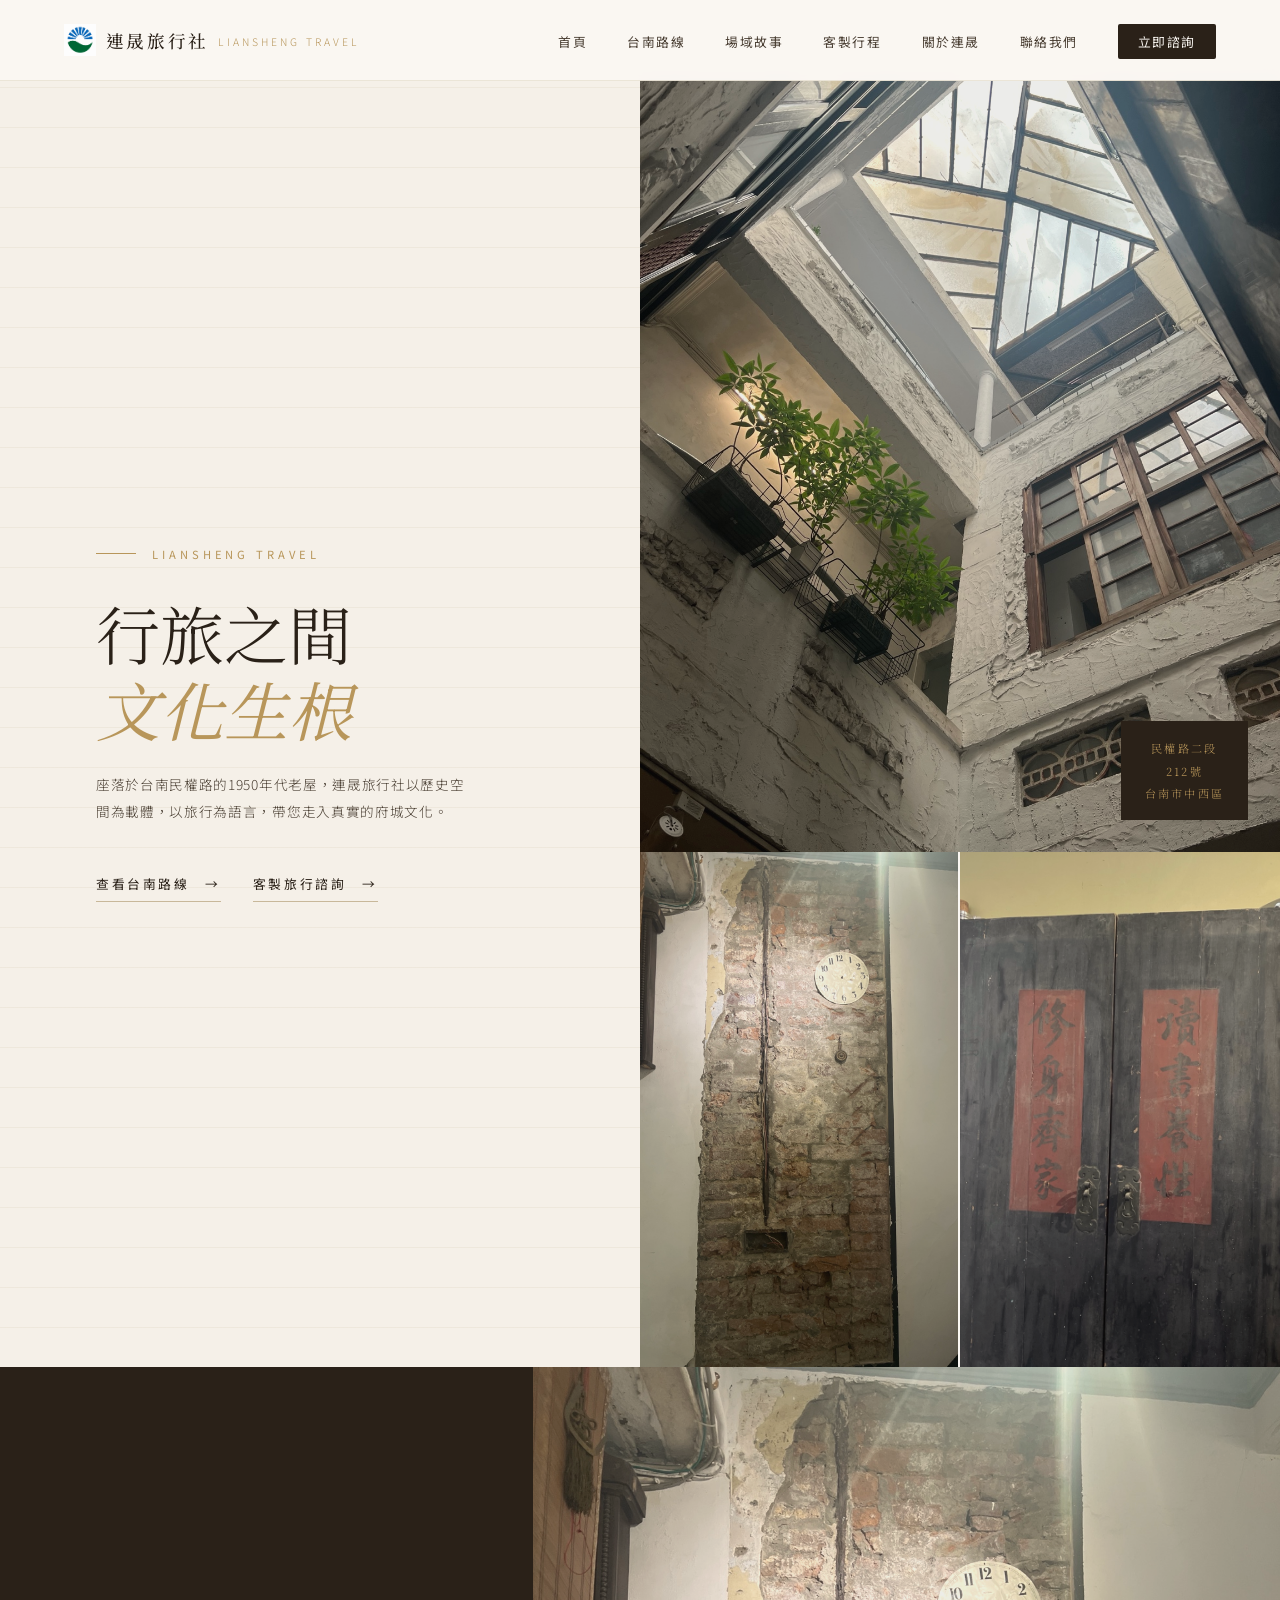
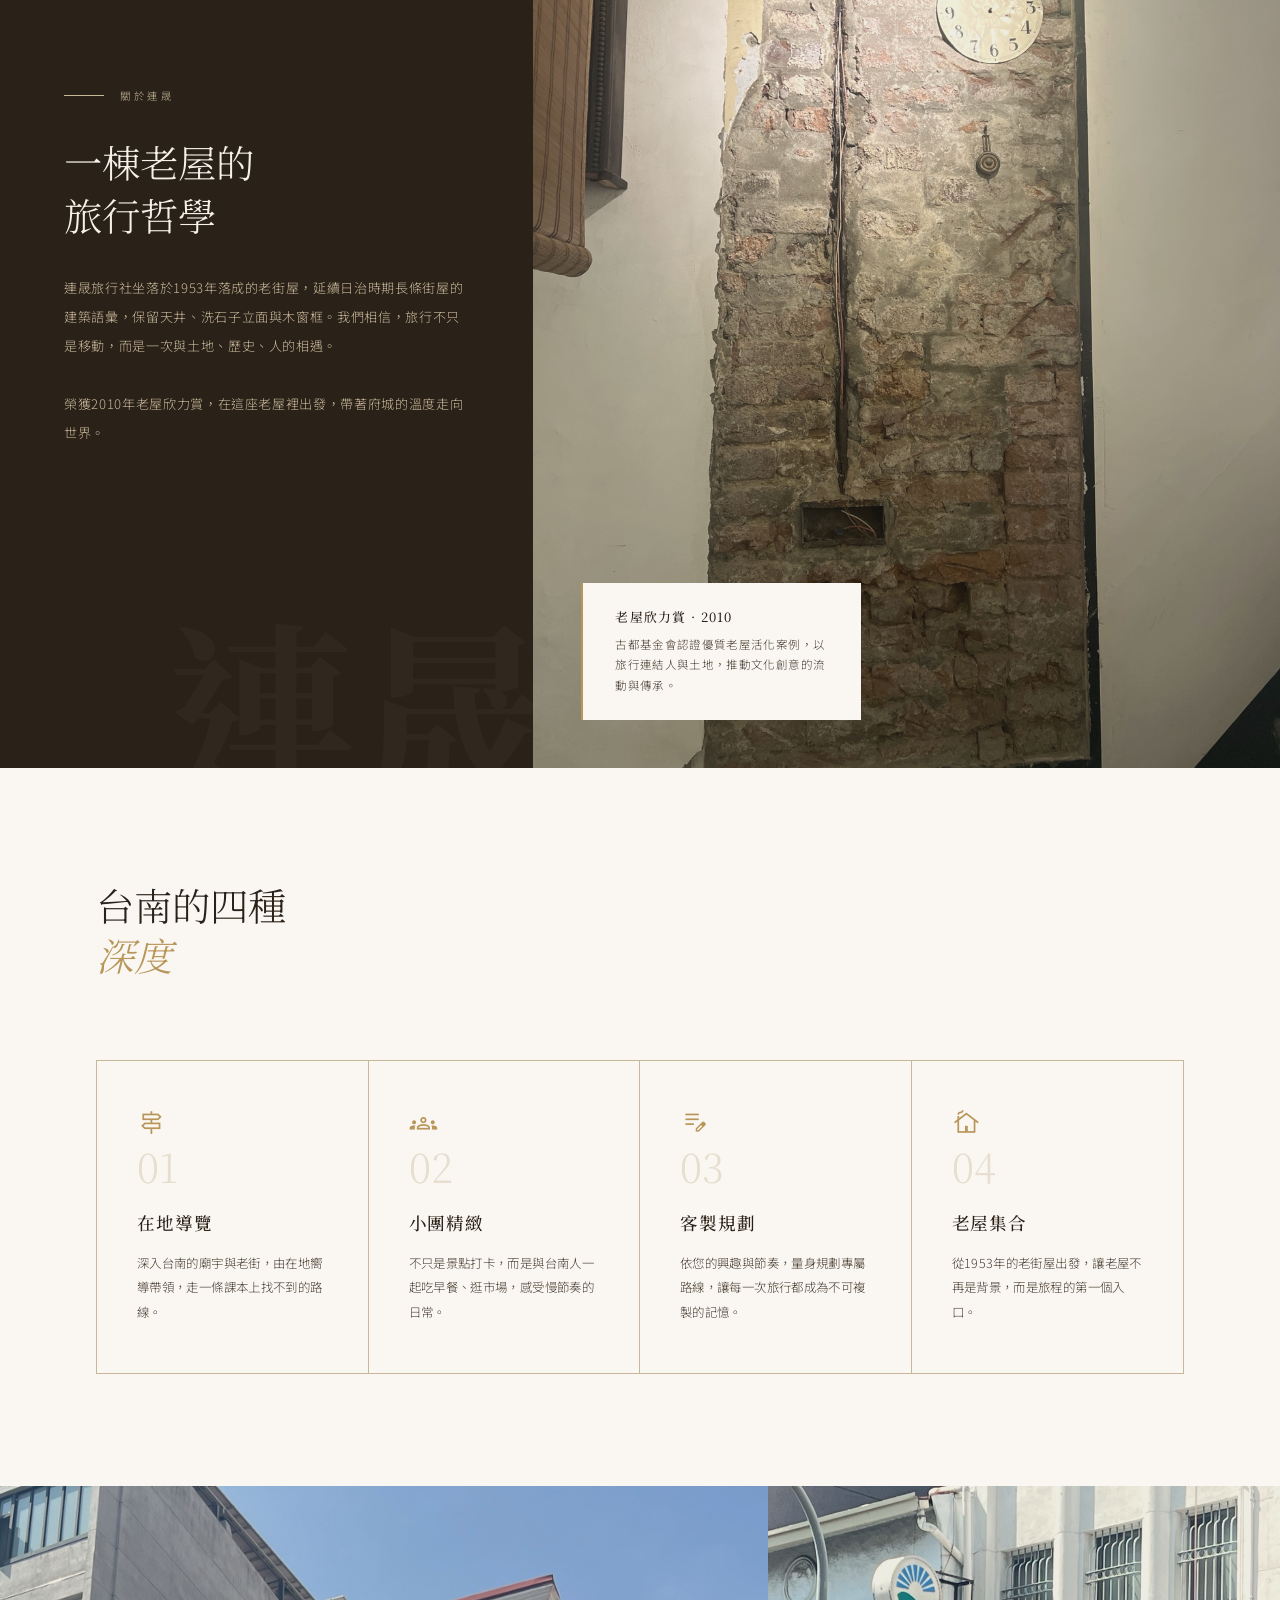
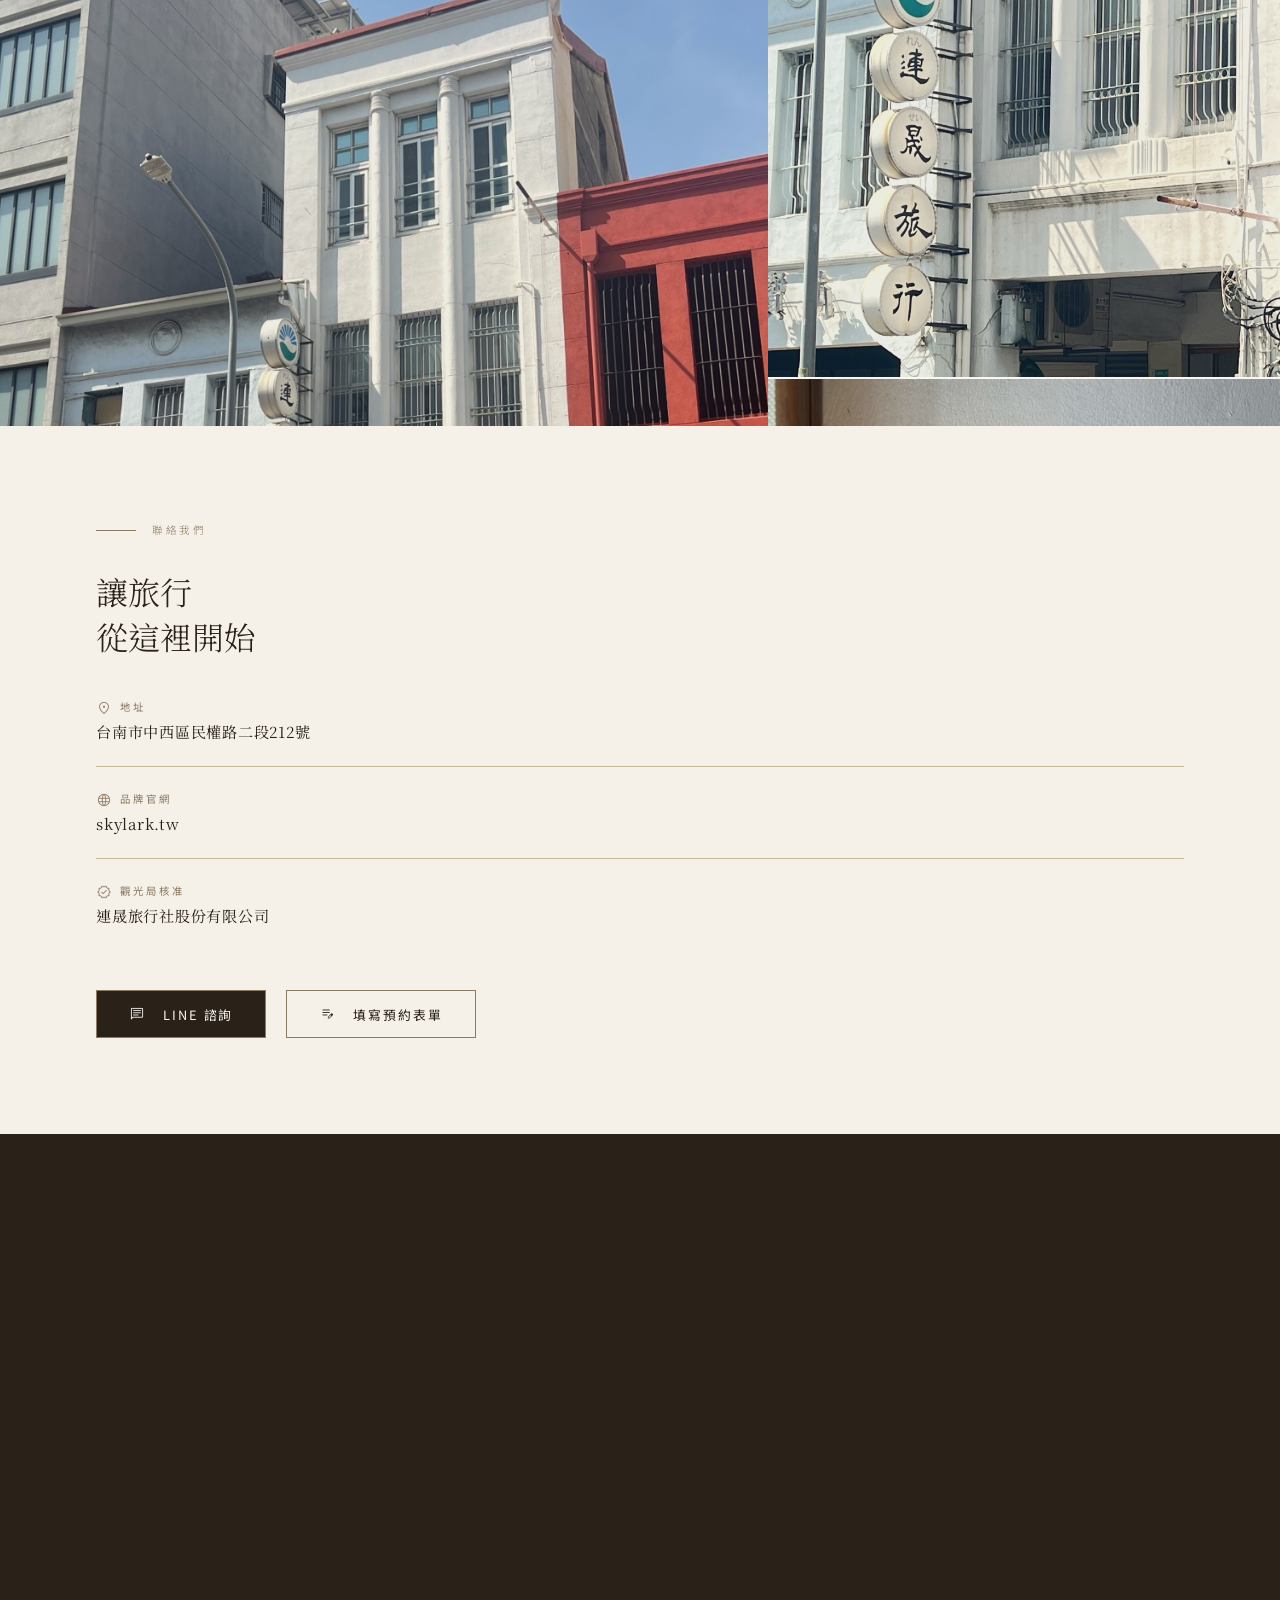
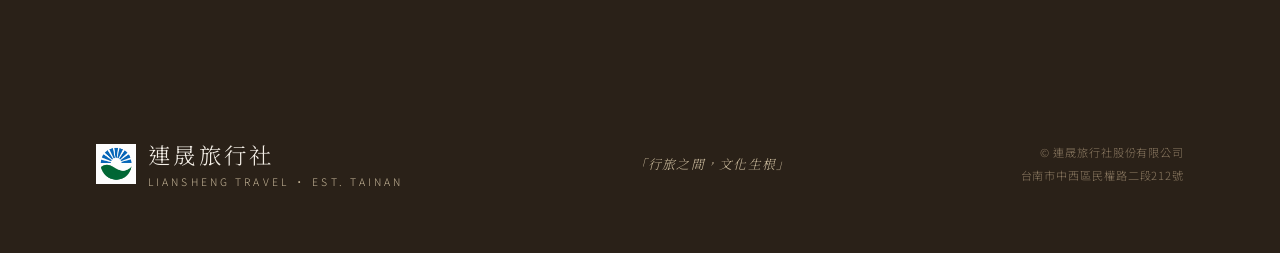
==== index.html @ aa9bfd42 "網頁內容 新增內容" ====
<!DOCTYPE html>
<html lang="zh-TW">
<head>
<meta charset="UTF-8">
<meta name="viewport" content="width=device-width, initial-scale=1.0">
<title>連晟旅行社 | 行旅之間，文化生根</title>
<link rel="preconnect" href="https://fonts.googleapis.com">
<link href="https://fonts.googleapis.com/css2?family=Noto+Serif+TC:wght@300;400;500;700&family=Noto+Sans+TC:wght@300;400;500&family=Playfair+Display:ital,wght@0,400;0,700;1,400&display=swap" rel="stylesheet">
<link rel="stylesheet" href="assets/css/styles.css">
<link rel="icon" type="image/x-icon" href="assets/images/favicon_io/favicon.ico">
<link rel="icon" type="image/png" sizes="32x32" href="assets/images/favicon_io/favicon-32x32.png">
<link rel="icon" type="image/png" sizes="16x16" href="assets/images/favicon_io/favicon-16x16.png">
<link rel="apple-touch-icon" href="assets/images/favicon_io/apple-touch-icon.png">
<link rel="manifest" href="assets/images/favicon_io/site.webmanifest">
<meta name="description" content="連晟旅行社位於台南中西區民權路212號老屋，提供在地導覽、老屋散策、廟宇巡禮、美食慢旅與客製府城行程規劃。">
<meta name="keywords" content="台南旅行社,連晟旅行社,府城深度旅遊,台南老屋欣力,台南客製行程,府城導覽">
<meta property="og:title" content="連晟旅行社 | 行旅之間，文化生根">
<meta property="og:description" content="座落於台南民權路老街屋，連晟旅行社以歷史空間為載體，帶您走入真實的府城文化。">
<meta property="og:type" content="website">
<meta property="og:locale" content="zh_TW">
<meta name="format-detection" content="telephone=yes">
<script type="application/ld+json">{"@context":"https://schema.org","@type":"Organization","name":"連晟旅行社股份有限公司","alternateName":"連晟旅行社","url":"https://skylark.tw","logo":"https://skylark.tw/assets/images/logo300x300.png","address":{"@type":"PostalAddress","streetAddress":"民權路2段212號2樓","addressLocality":"台南市中西區","postalCode":"700","addressCountry":"TW"},"telephone":"+886-6-2221727","faxNumber":"+886-6-2232450","taxID":"86585869","description":"連晟旅行社位於台南中西區民權路老街屋，提供在地導覽、老屋散策與客製府城行程。"}</script>
</head>
<body>

<!-- NAV -->
<nav class="nav">
  <a href="#" class="nav-logo">
    <img src="assets/images/logo300x300.png" alt="" class="nav-logo-icon">
    連晟旅行社
    <span>LIANSHENG TRAVEL</span>
  </a>
  <button class="burger" aria-label="選單" aria-expanded="false">
    <span></span>
    <span></span>
    <span></span>
  </button>
  <ul class="nav-links">
    <li><a href="index.html">首頁</a></li>
    <li><a href="routes.html">台南路線</a></li>
    <li><a href="space-story.html">場域故事</a></li>
    <li><a href="custom-trip.html">客製行程</a></li>
    <li><a href="about.html">關於連晟</a></li>
    <li><a href="contact.html">聯絡我們</a></li>
    <li><a href="custom-trip.html#form" class="nav-cta">立即諮詢</a></li>
  </ul>
</nav>

<!-- HERO -->
<section class="hero">
  <div class="hero-left">
    <div class="hero-eyebrow">LIANSHENG TRAVEL</div>
    <h1 class="hero-title">
      行旅之間<br>
      <em>文化生根</em>
    </h1>
    <p class="hero-sub">
      座落於台南民權路的1950年代老屋，連晟旅行社以歷史空間為載體，以旅行為語言，帶您走入真實的府城文化。
    </p>
    <div class="hero-actions">
      <a href="routes.html" class="hero-cta">查看台南路線</a>
      <a href="custom-trip.html" class="hero-cta">客製旅行諮詢</a>
    </div>
  </div>
  <div class="hero-right">
    <div class="hero-img-grid">
      <div class="hero-img-top">
        <img src="assets/images/home/atrium.jpg" alt="連晟旅行社天井空間"
             onerror="this.style.background='#C8B89A'; this.style.display='block'; this.style.height='100%';">
        <div class="hero-year-badge">
          民權路二段<br>212號<br>台南市中西區
        </div>
      </div>
      <div class="hero-img-bottom">
        <div class="hero-img-small">
          <img src="assets/images/home/brick-clock.jpg" alt="紅磚牆與老時鐘"
               onerror="this.style.background='#8C7A62'; this.style.height='100%';">
        </div>
        <div class="hero-img-small">
          <img src="assets/images/home/cabinet.jpg" alt="老木櫃與書法對聯"
               onerror="this.style.background='#4A3F33'; this.style.height='100%';">
        </div>
      </div>
    </div>
  </div>
</section>

<!-- ABOUT -->
<section class="section-about animate" id="about">
  <div class="about-left">
    <div class="section-label">關於連晟</div>
    <h2 class="about-heading">
      一棟老屋的<br>旅行哲學
    </h2>
    <p class="about-text">
連晟旅行社坐落於1953年落成的老街屋，延續日治時期長條街屋的建築語彙，保留天井、洗石子立面與木窗框。我們相信，旅行不只是移動，而是一次與土地、歷史、人的相遇。
      <br><br>
      榮獲2010年老屋欣力賞，在這座老屋裡出發，帶著府城的溫度走向世界。
    </p>
  </div>
  <div class="about-right">
<img src="assets/images/home/calligraphy.jpg" alt="顏振發手繪「臺南府城文化」書法牆"
          onerror="this.style.background='#C8B89A';">
    <div class="about-overlay">
      <div class="about-overlay-title">老屋欣力賞 · 2010</div>
      <div class="about-overlay-text">
        古都基金會認證優質老屋活化案例，以旅行連結人與土地，推動文化創意的流動與傳承。
      </div>
    </div>
  </div>
</section>

<!-- FEATURES -->
<section class="section-features animate" id="features">
  <div class="features-header">
    <h2 class="features-title">
      台南的四種<br>
      <em>深度</em>
    </h2>
  </div>
  <div class="features-grid">
    <a href="routes.html" class="feature-item animate d1">
      <div class="feature-num"><span class="icon icon-gold" style="font-size:1.8rem;display:block;margin-bottom:0.5rem">signpost</span>01</div>
      <div class="feature-name">在地導覽</div>
      <p class="feature-desc">深入台南的廟宇與老街，由在地嚮導帶領，走一條課本上找不到的路線。</p>
    </a>
    <a href="custom-trip.html" class="feature-item animate d2">
      <div class="feature-num"><span class="icon icon-gold" style="font-size:1.8rem;display:block;margin-bottom:0.5rem">groups</span>02</div>
      <div class="feature-name">小團精緻</div>
      <p class="feature-desc">不只是景點打卡，而是與台南人一起吃早餐、逛市場，感受慢節奏的日常。</p>
    </a>
    <a href="custom-trip.html#form" class="feature-item animate d3">
      <div class="feature-num"><span class="icon icon-gold" style="font-size:1.8rem;display:block;margin-bottom:0.5rem">edit_note</span>03</div>
      <div class="feature-name">客製規劃</div>
      <p class="feature-desc">依您的興趣與節奏，量身規劃專屬路線，讓每一次旅行都成為不可複製的記憶。</p>
    </a>
    <a href="space-story.html" class="feature-item animate d4">
      <div class="feature-num"><span class="icon icon-gold" style="font-size:1.8rem;display:block;margin-bottom:0.5rem">cottage</span>04</div>
      <div class="feature-name">老屋集合</div>
      <p class="feature-desc">從1953年的老街屋出發，讓老屋不再是背景，而是旅程的第一個入口。</p>
    </a>
  </div>
</section>

<!-- GALLERY -->
<section class="section-gallery animate" id="space">
  <div class="gallery-main">
    <img src="assets/images/home/exterior.jpg" alt="連晟老屋外觀街景"
         onerror="this.style.background='#C8B89A';">
  </div>
  <div class="gallery-side">
    <div class="gallery-side-img">
      <img src="assets/images/home/sign-close.jpg" alt="連晟旅行社招牌近照"
           onerror="this.style.background='#8C7A62';">
    </div>
    <div class="gallery-side-img">
      <img src="assets/images/home/tile-pillar.jpg" alt="綠色馬賽克磁磚柱"
           onerror="this.style.background='#4A3F33';">
    </div>
  </div>
</section>

<!-- CONTACT -->
<section class="section-contact animate" id="contact">
  <div class="contact-info">
    <div class="section-label">聯絡我們</div>
    <h2 class="contact-heading">
      讓旅行<br>從這裡開始
    </h2>
    <div class="contact-details">
      <div class="contact-row">
        <span class="contact-label"><span class="icon icon-sm" style="margin-right:0.3rem">location_on</span>地址</span>
        <span class="contact-value">台南市中西區民權路二段212號</span>
      </div>
      <div class="contact-row">
        <span class="contact-label"><span class="icon icon-sm" style="margin-right:0.3rem">language</span>品牌官網</span>
        <span class="contact-value">skylark.tw</span>
      </div>
      <div class="contact-row">
        <span class="contact-label"><span class="icon icon-sm" style="margin-right:0.3rem">verified</span>觀光局核准</span>
        <span class="contact-value">連晟旅行社股份有限公司</span>
      </div>
    </div>
    <div class="contact-actions">
      <a href="#" class="contact-btn"><span class="icon icon-sm" style="margin-right:0.4rem">chat</span>LINE 諮詢</a>
      <a href="custom-trip.html#form" class="contact-btn outline"><span class="icon icon-sm" style="margin-right:0.4rem">edit_note</span>填寫預約表單</a>
    </div>
  </div>
  <div class="contact-map">
    <iframe
      src="https://www.google.com/maps/embed?pb=!1m18!1m12!1m3!1d3666.78!2d120.2007!3d22.9998!2m3!1f0!2f0!3f0!3m2!1i1024!2i768!4f13.1!3m3!1m2!1s0x346e770e1a0d1f27%3A0x7b4e3a6d2e3d1a2b!2z5rCo5paw6LevMjEy6Jmf!5e0!3m2!1szh-TW!2stw!4v1620000000000!5m2!1szh-TW!2stw"
      allowfullscreen=""
      loading="lazy">
    </iframe>
  </div>
</section>

<!-- FOOTER -->
<footer class="animate">
  <div class="footer-logo">
    <img src="assets/images/logo300x300.png" alt="" class="footer-logo-icon">
    <div>
      連晟旅行社
      <span>LIANSHENG TRAVEL · EST. TAINAN</span>
    </div>
  </div>
  <div class="footer-tagline">
    「行旅之間，文化生根」
  </div>
  <div class="footer-copy">
    © 連晟旅行社股份有限公司<br>
    台南市中西區民權路二段212號
  </div>
</footer>

<script src="assets/js/script.js"></script>
</body>
</html>
---- assets/css/styles.css ----
@import url("https://fonts.googleapis.com/css2?family=Material+Symbols+Outlined:opsz,wght,FILL,GRAD@20..48,100..700,0..1,-50..200");
  *, *::before, *::after { box-sizing: border-box; margin: 0; padding: 0; }

  :root {
    --cream: #F5F0E8;
    --warm-white: #FAF7F2;
    --stone: #C8B89A;
    --stone-dark: #8C7A62;
    --ink: #2A2118;
    --ink-light: #4A3F33;
    --marble-dark: #1C1C1C;
    --gold: #B8965A;
    --gold-light: #D4B07A;
    --bamboo: #7A8C5A;
    --rust: #8C4A2A;
    --font-serif: 'Noto Serif TC', 'Playfair Display', serif;
    --font-sans: 'Noto Sans TC', sans-serif;
  }

  html { scroll-behavior: smooth; }

  body {
    background-color: var(--warm-white);
    color: var(--ink);
    font-family: var(--font-sans);
    font-weight: 300;
    overflow-x: hidden;
  }

  /* ── NAV ── */
  nav {
    position: fixed;
    top: 0; left: 0; right: 0;
    z-index: 100;
    display: flex;
    align-items: center;
    justify-content: space-between;
    padding: 1.5rem 4rem;
    background: rgba(250, 247, 242, 0.92);
    backdrop-filter: blur(8px);
    border-bottom: 0.5px solid rgba(200, 184, 154, 0.3);
  }

  .nav-logo {
    font-family: var(--font-serif);
    font-weight: 500;
    font-size: 1.1rem;
    letter-spacing: 0.15em;
    color: var(--ink);
    text-decoration: none;
    display: flex;
    align-items: center;
    gap: 0.6rem;
  }

  .nav-logo-icon {
    width: 32px;
    height: 32px;
    object-fit: contain;
    flex-shrink: 0;
  }

  .nav-logo span {
    color: var(--gold);
    display: block;
    font-size: 0.65rem;
    font-weight: 300;
    letter-spacing: 0.3em;
    margin-top: 2px;
    font-family: var(--font-sans);
  }

  .nav-links {
    display: flex;
    gap: 2.5rem;
    list-style: none;
  }

  .nav-links a {
    text-decoration: none;
    color: var(--ink-light);
    font-size: 0.8rem;
    letter-spacing: 0.12em;
    font-weight: 400;
    transition: color 0.3s;
  }

  .nav-links a:hover { color: var(--gold); }
  .nav-links a.active { color: var(--gold); border-bottom: 0.5px solid var(--gold); }

  .nav-cta {
    background: var(--ink);
    color: var(--warm-white) !important;
    padding: 0.5rem 1.25rem;
    border-radius: 2px;
    transition: background 0.3s;
    font-weight: 400;
  }

  .nav-cta:hover {
    background: var(--ink-light) !important;
    color: var(--warm-white) !important;
  }

  .burger {
    display: none;
    background: none;
    border: none;
    cursor: pointer;
    padding: 0.4rem;
    z-index: 101;
  }

  /* ── HERO ── */
  .hero {
    min-height: 100vh;
    display: grid;
    grid-template-columns: 1fr 1fr;
    position: relative;
    padding-top: 80px;
  }

  .hero-left {
    background-color: var(--cream);
    display: flex;
    flex-direction: column;
    justify-content: center;
    padding: 6rem 5rem 6rem 6rem;
    position: relative;
    overflow: hidden;
  }

  .hero-left::before {
    content: '';
    position: absolute;
    top: 0; left: 0; right: 0; bottom: 0;
    background-image: repeating-linear-gradient(
      0deg,
      transparent,
      transparent 39px,
      rgba(200, 184, 154, 0.15) 39px,
      rgba(200, 184, 154, 0.15) 40px
    );
  }

  .hero-eyebrow {
    font-size: 0.7rem;
    letter-spacing: 0.35em;
    color: var(--gold);
    font-weight: 400;
    text-transform: uppercase;
    margin-bottom: 2rem;
    position: relative;
    display: flex;
    align-items: center;
    gap: 1rem;
  }

  .hero-eyebrow::before {
    content: '';
    display: inline-block;
    width: 40px;
    height: 0.5px;
    background: var(--gold);
  }

  .hero-title {
    font-family: var(--font-serif);
    font-size: clamp(2.8rem, 5vw, 4.5rem);
    font-weight: 300;
    line-height: 1.2;
    color: var(--ink);
    position: relative;
    margin-bottom: 1.5rem;
  }

  .hero-title em {
    font-style: italic;
    color: var(--gold);
    font-weight: 400;
  }

  .hero-sub {
    font-size: 0.85rem;
    line-height: 2;
    color: var(--ink-light);
    max-width: 380px;
    position: relative;
    margin-bottom: 3rem;
    letter-spacing: 0.05em;
  }

  .hero-cta {
    display: inline-flex;
    align-items: center;
    gap: 1rem;
    text-decoration: none;
    color: var(--ink);
    font-size: 0.8rem;
    letter-spacing: 0.2em;
    font-weight: 400;
    position: relative;
    padding-bottom: 0.5rem;
    border-bottom: 0.5px solid var(--stone);
    transition: all 0.3s;
    width: fit-content;
  }

  .hero-cta:hover {
    color: var(--gold);
    border-bottom-color: var(--gold);
  }

  .hero-cta::after {
    content: '→';
    transition: transform 0.3s;
  }

  .hero-cta:hover::after { transform: translateX(6px); }

  .hero-actions {
    display: flex;
    gap: 2rem;
    position: relative;
  }

  .hero-right {
    position: relative;
    overflow: hidden;
  }

  .hero-img-grid {
    display: grid;
    grid-template-rows: 60% 40%;
    height: 100%;
  }

  .hero-img-top {
    overflow: hidden;
    position: relative;
  }

  .hero-img-top img {
    width: 100%;
    height: 100%;
    object-fit: cover;
    filter: sepia(15%) contrast(0.95) brightness(0.95);
    transition: transform 8s ease;
  }

  .hero:hover .hero-img-top img { transform: scale(1.03); }

  .hero-img-bottom {
    display: grid;
    grid-template-columns: 1fr 1fr;
  }

  .hero-img-small {
    overflow: hidden;
    position: relative;
  }

  .hero-img-small img {
    width: 100%;
    height: 100%;
    object-fit: cover;
    filter: sepia(15%) contrast(0.95) brightness(0.95);
  }

  .hero-img-small:first-child {
    border-right: 2px solid var(--warm-white);
  }

  .hero-year-badge {
    position: absolute;
    bottom: 2rem;
    right: 2rem;
    background: var(--ink);
    color: var(--gold);
    padding: 1rem 1.5rem;
    font-family: var(--font-serif);
    font-size: 0.7rem;
    letter-spacing: 0.2em;
    text-align: center;
    line-height: 2;
  }

  /* ── SECTION: 關於空間 ── */
  .section-about {
    display: grid;
    grid-template-columns: 5fr 7fr;
    min-height: 70vh;
  }

  .about-left {
    background: var(--ink);
    padding: 6rem 4rem;
    display: flex;
    flex-direction: column;
    justify-content: center;
    position: relative;
    overflow: hidden;
  }

  .about-left::after {
    content: '連晟';
    position: absolute;
    bottom: -2rem;
    right: -1rem;
    font-family: var(--font-serif);
    font-size: 12rem;
    color: rgba(255,255,255,0.03);
    font-weight: 700;
    line-height: 1;
    pointer-events: none;
  }

  .section-label {
    font-size: 0.65rem;
    letter-spacing: 0.35em;
    text-transform: uppercase;
    margin-bottom: 2rem;
    display: flex;
    align-items: center;
    gap: 1rem;
  }

  .section-label::before {
    content: '';
    display: inline-block;
    width: 30px;
    height: 0.5px;
    background: currentColor;
  }

  .about-left .section-label { color: var(--stone); }

  .about-heading {
    font-family: var(--font-serif);
    font-size: clamp(1.8rem, 3vw, 2.8rem);
    font-weight: 300;
    line-height: 1.4;
    color: var(--cream);
    margin-bottom: 2rem;
  }

  .about-text {
    font-size: 0.82rem;
    line-height: 2.2;
    color: var(--stone);
    letter-spacing: 0.05em;
  }

  .about-right {
    position: relative;
    overflow: hidden;
    background: var(--cream);
  }

  .about-right img {
    width: 100%;
    height: 100%;
    object-fit: cover;
    filter: sepia(20%) contrast(0.9) brightness(0.98);
  }

  .about-overlay {
    position: absolute;
    bottom: 3rem;
    left: 3rem;
    background: var(--warm-white);
    padding: 1.5rem 2rem;
    border-left: 2px solid var(--gold);
    max-width: 280px;
  }

  .about-overlay-title {
    font-family: var(--font-serif);
    font-size: 0.8rem;
    letter-spacing: 0.1em;
    color: var(--ink);
    margin-bottom: 0.5rem;
    font-weight: 500;
  }

  .about-overlay-text {
    font-size: 0.72rem;
    color: var(--ink-light);
    line-height: 1.8;
    letter-spacing: 0.03em;
  }

  /* ── SECTION: 特色 ── */
  .section-features {
    padding: 7rem 6rem;
    background: var(--warm-white);
  }

  .features-header {
    display: flex;
    align-items: flex-end;
    justify-content: space-between;
    margin-bottom: 5rem;
  }

  .features-title {
    font-family: var(--font-serif);
    font-size: clamp(1.8rem, 3vw, 2.8rem);
    font-weight: 300;
    line-height: 1.3;
    color: var(--ink);
    max-width: 500px;
  }

  .features-title em {
    font-style: italic;
    color: var(--gold);
  }

  .features-link {
    text-decoration: none;
    color: var(--stone-dark);
    font-size: 0.75rem;
    letter-spacing: 0.2em;
    border-bottom: 0.5px solid var(--stone);
    padding-bottom: 0.3rem;
    transition: color 0.3s;
    flex-shrink: 0;
  }

  .features-link:hover { color: var(--gold); }

  .features-grid {
    display: grid;
    grid-template-columns: repeat(4, 1fr);
    gap: 0;
    border: 0.5px solid var(--stone);
  }

  .feature-item {
    padding: 3rem 2.5rem;
    border-right: 0.5px solid var(--stone);
    transition: background 0.4s;
    position: relative;
    overflow: hidden;
    text-decoration: none;
    color: inherit;
    display: block;
  }

  .feature-item:last-child { border-right: none; }

  .feature-item::before {
    content: '';
    position: absolute;
    top: 0; left: 0;
    width: 100%;
    height: 2px;
    background: var(--gold);
    transform: scaleX(0);
    transform-origin: left;
    transition: transform 0.4s;
  }

  .feature-item:hover { background: var(--cream); }
  .feature-item:hover::before { transform: scaleX(1); }

  .feature-num {
    font-family: var(--font-serif);
    font-size: 2.5rem;
    font-weight: 300;
    color: rgba(200,184,154,0.4);
    margin-bottom: 1.5rem;
    line-height: 1;
  }

  .feature-name {
    font-family: var(--font-serif);
    font-size: 1.1rem;
    font-weight: 500;
    color: var(--ink);
    margin-bottom: 1rem;
    letter-spacing: 0.05em;
  }

  .feature-desc {
    font-size: 0.78rem;
    line-height: 2;
    color: var(--ink-light);
    letter-spacing: 0.03em;
  }

  /* ── SECTION: 空間圖片 ── */
  .section-gallery {
    display: grid;
    grid-template-columns: 3fr 2fr;
    height: 60vh;
  }

  .gallery-main {
    overflow: hidden;
    position: relative;
  }

  .gallery-main img {
    width: 100%;
    height: 100%;
    object-fit: cover;
    filter: sepia(15%) contrast(0.95) brightness(0.95);
    transition: transform 6s ease;
  }

  .gallery-main:hover img { transform: scale(1.04); }

  .gallery-side {
    display: flex;
    flex-direction: column;
  }

  .gallery-side-img {
    flex: 1;
    overflow: hidden;
    position: relative;
  }

  .gallery-side-img img {
    width: 100%;
    height: 100%;
    object-fit: cover;
    filter: sepia(15%) contrast(0.95) brightness(0.95);
    transition: transform 6s ease;
  }

  .gallery-side-img:hover img { transform: scale(1.04); }

  .gallery-side-img + .gallery-side-img {
    border-top: 2px solid var(--warm-white);
  }

  /* ── SECTION: 地址/聯絡 ── */
  .section-contact {
    display: flex;
    flex-direction: column;
  }

  .contact-info {
    padding: 6rem 6rem;
    background: var(--cream);
    display: flex;
    flex-direction: column;
    justify-content: center;
    align-items: center;
  }

  .contact-info .section-label,
  .contact-heading,
  .contact-details,
  .contact-actions {
    width: 100%;
    max-width: 1200px;
  }

  .contact-info .section-label { color: var(--stone-dark); }

  .contact-heading {
    font-family: var(--font-serif);
    font-size: clamp(1.5rem, 2.5vw, 2.2rem);
    font-weight: 300;
    color: var(--ink);
    margin-bottom: 2.5rem;
    line-height: 1.4;
  }

  .contact-details {
    display: flex;
    flex-direction: column;
    gap: 1.5rem;
  }

  .contact-row {
    display: flex;
    flex-direction: column;
    gap: 0.3rem;
    padding-bottom: 1.5rem;
    border-bottom: 0.5px solid var(--stone);
  }

  .contact-row:last-child { border-bottom: none; }

  .contact-label {
    font-size: 0.65rem;
    letter-spacing: 0.3em;
    color: var(--stone-dark);
    text-transform: uppercase;
    font-weight: 400;
  }

  .contact-value {
    font-family: var(--font-serif);
    font-size: 0.95rem;
    color: var(--ink);
    font-weight: 400;
    letter-spacing: 0.05em;
  }

  .contact-actions {
    display: flex;
    gap: 1.25rem;
    margin-top: 2.5rem;
    flex-wrap: wrap;
  }

  .contact-btn {
    display: inline-flex;
    align-items: center;
    gap: 0.6rem;
    padding: 0.85rem 2rem;
    font-size: 0.8rem;
    letter-spacing: 0.15em;
    text-decoration: none;
    border: 0.5px solid var(--stone-dark);
    transition: all 0.3s;
    font-family: var(--font-sans);
    font-weight: 400;
    cursor: pointer;
  }

  .contact-btn {
    background: var(--ink);
    color: var(--warm-white);
  }

  .contact-btn:hover {
    background: var(--ink-light);
  }

  .contact-btn.outline {
    background: transparent;
    color: var(--ink);
  }

  .contact-btn.outline:hover {
    background: var(--cream);
  }

  .contact-map {
    position: relative;
    overflow: hidden;
    background: var(--ink);
    height: 60vh;
    min-height: 460px;
  }

  .contact-map iframe {
    width: 100%;
    height: 100%;
    border: none;
    filter: sepia(30%) contrast(0.9) brightness(0.8);
    min-height: 400px;
  }

  /* ── FOOTER ── */
  footer {
    background: var(--ink);
    padding: 4rem 6rem;
    display: flex;
    align-items: center;
    justify-content: space-between;
  }

  .footer-logo {
    font-family: var(--font-serif);
    font-size: 1.4rem;
    font-weight: 300;
    color: var(--cream);
    letter-spacing: 0.15em;
    display: flex;
    align-items: center;
    gap: 0.75rem;
  }

  .footer-logo-icon {
    width: 40px;
    height: 40px;
    object-fit: contain;
    flex-shrink: 0;
  }

  .footer-logo span {
    display: block;
    font-family: var(--font-sans);
    font-size: 0.65rem;
    color: var(--stone);
    letter-spacing: 0.3em;
    margin-top: 4px;
    font-weight: 300;
  }

  .footer-tagline {
    font-family: var(--font-serif);
    font-size: 0.8rem;
    color: var(--stone);
    letter-spacing: 0.1em;
    font-style: italic;
    text-align: center;
  }

  .footer-copy {
    font-size: 0.7rem;
    color: var(--stone-dark);
    letter-spacing: 0.08em;
    text-align: right;
    line-height: 2;
  }

  /* ── ANIMATION ── */
  @keyframes fadeUp {
    from { opacity: 0; transform: translateY(30px); }
    to { opacity: 1; transform: translateY(0); }
  }

  .hero-eyebrow { animation: fadeUp 0.8s ease 0.2s both; }
  .hero-title { animation: fadeUp 0.8s ease 0.4s both; }
  .hero-sub { animation: fadeUp 0.8s ease 0.6s both; }
  .hero-cta { animation: fadeUp 0.8s ease 0.8s both; }

  /* ── 內頁 page-hero 載入動畫 ── */
  .page-hero .eyebrow { animation: fadeUp 0.8s ease 0.2s both; }
  .page-hero h2 { animation: fadeUp 0.8s ease 0.4s both; }
  .page-hero p { animation: fadeUp 0.8s ease 0.6s both; }

  /* ── 滾動觸發動畫 ── */
  .animate {
    opacity: 0; transform: translateY(40px);
    transition: opacity 0.8s cubic-bezier(0.25,0.46,0.45,0.94), transform 0.8s cubic-bezier(0.25,0.46,0.45,0.94);
  }
  .animate.show { opacity: 1; transform: translateY(0); }
  .animate.d1 { transition-delay: 0.1s; }
  .animate.d2 { transition-delay: 0.2s; }
  .animate.d3 { transition-delay: 0.3s; }
  .animate.d4 { transition-delay: 0.4s; }
  .animate.d5 { transition-delay: 0.5s; }
  .animate.d6 { transition-delay: 0.6s; }

  /* ── Icon 字型 ── */
  .icon { font-family: 'Material Symbols Outlined'; font-weight: 300; font-size: 1.4rem; line-height: 1; vertical-align: middle; display: inline-block; }
  .icon-sm { font-size: 1rem; }
  .icon-lg { font-size: 2rem; }
  .icon-gold { color: var(--gold); }
  .icon-stone { color: var(--stone); }

  @keyframes iconBounce { 0%,100% { transform: translateY(0); } 50% { transform: translateY(-4px); } }
  .icon-bounce:hover { animation: iconBounce 0.4s ease; }
  @keyframes iconSpin { to { transform: rotate(360deg); } }
  .icon-spin-slow { animation: iconSpin 12s linear infinite; display: inline-block; }

  /* ── 懸浮微互動 ── */
  .route-card, .story-card { transition: background 0.4s, transform 0.4s, box-shadow 0.4s; }
  .route-card:hover, .story-card:hover { transform: translateY(-3px); box-shadow: 0 8px 24px rgba(42,33,24,0.08); }
  .route-card img, .story-card img { transition: transform 0.6s ease, filter 0.6s ease; }
  .route-card:hover img, .story-card:hover img { transform: scale(1.06); filter: sepia(10%) contrast(1) brightness(1.02); }
  .btn { transition: all 0.3s, transform 0.3s; }
  .btn:hover { transform: translateY(-1px); }
  .btn.primary:hover { transform: translateY(-1px); }
  .hero-cta { transition: all 0.3s, transform 0.3s; }
  .hero-cta:hover { transform: translateX(4px); }

  /* ── section-label 線條動畫 ── */
  .section-label { overflow: hidden; }
  .section-label::before { transition: width 0.8s cubic-bezier(0.25,0.46,0.45,0.94) 0.3s; }
  .animate.show .section-label::before { width: 40px; }
  .hero-eyebrow { overflow: hidden; }
  .hero-eyebrow::before { transition: width 0.8s cubic-bezier(0.25,0.46,0.45,0.94) 0.3s; }

  /* ── 內頁共用區塊 ── */
  .container { max-width: 1280px; margin: 0 auto; padding: 0 4rem; }

  .page-hero {
    min-height: 60vh; display: grid; grid-template-columns: 1fr 1fr;
    padding-top: 80px; background: var(--cream);
  }
  .page-hero-left {
    display: flex; flex-direction: column; justify-content: center;
    padding: 6rem 5rem 6rem 6rem; position: relative;
  }
  .page-hero-left::before {
    content: ''; position: absolute; top: 0; left: 0; right: 0; bottom: 0;
    background-image: repeating-linear-gradient(0deg, transparent, transparent 39px, rgba(200,184,154,0.15) 39px, rgba(200,184,154,0.15) 40px);
  }
  .page-hero-right { position: relative; overflow: hidden; }
  .page-hero-right img {
    width: 100%; height: 100%; object-fit: cover;
    filter: sepia(15%) contrast(0.95) brightness(0.95);
  }
  .eyebrow {
    font-size: 0.7rem; letter-spacing: 0.35em; color: var(--gold);
    font-weight: 400; text-transform: uppercase; margin-bottom: 2rem;
    display: flex; align-items: center; gap: 1rem; position: relative;
  }
  .eyebrow::before {
    content: ''; display: inline-block; width: 40px; height: 0.5px; background: var(--gold);
  }
  .page-hero h2 {
    font-family: var(--font-serif); font-size: clamp(2rem,3.5vw,3.2rem);
    font-weight: 300; line-height: 1.2; color: var(--ink);
    margin-bottom: 1.5rem; position: relative;
  }
  .page-hero p {
    font-size: 0.85rem; line-height: 2; color: var(--ink-light);
    max-width: 420px; letter-spacing: 0.05em; position: relative;
  }

  .section { padding: 6rem 0; background: var(--warm-white); }
  .section.alt { background: var(--cream); }
  .section-title {
    font-family: var(--font-serif); font-size: clamp(1.5rem,2.5vw,2.2rem);
    font-weight: 300; color: var(--ink); margin-bottom: 1rem;
  }
  .section-sub {
    font-size: 0.82rem; line-height: 2; color: var(--ink-light);
    margin-bottom: 3rem; letter-spacing: 0.05em;
  }

  .split {
    display: grid; grid-template-columns: 1fr 1fr; gap: 5rem; align-items: center;
  }
  .split img {
    width: 100%; height: 400px; object-fit: cover;
    filter: sepia(15%) contrast(0.95) brightness(0.95);
  }
  .prose h3 {
    font-family: var(--font-serif); font-size: clamp(1.3rem,2vw,1.8rem);
    font-weight: 300; color: var(--ink); margin-bottom: 1.5rem;
  }
  .prose p {
    font-size: 0.85rem; line-height: 2.2; color: var(--ink-light);
    letter-spacing: 0.05em; margin-bottom: 1.5rem;
  }
  .prose p strong { font-weight: 500; color: var(--ink); }

  .cards {
    display: grid; grid-template-columns: repeat(3, 1fr); gap: 2px;
    background: var(--stone); border: 0.5px solid var(--stone);
  }
  .route-card, .story-card {
    background: var(--warm-white); padding: 0; transition: background 0.4s;
    position: relative; overflow: hidden; text-decoration: none;
    color: inherit; display: block;
  }
  .route-card:hover, .story-card:hover { background: var(--cream); }
  .route-card img, .story-card img {
    width: 100%; height: 240px; object-fit: cover;
    filter: sepia(15%) contrast(0.95) brightness(0.95);
  }
  .card-body { padding: 2rem 2.5rem; }
  .tag {
    display: inline-block; font-size: 0.6rem; letter-spacing: 0.25em;
    color: var(--gold); font-weight: 400; margin-bottom: 0.8rem;
    border-bottom: 0.5px solid var(--gold); padding-bottom: 0.3rem;
  }
  .route-card h3, .story-card h3 {
    font-family: var(--font-serif); font-size: 1.1rem; font-weight: 500;
    color: var(--ink); margin-bottom: 0.8rem; letter-spacing: 0.05em;
  }
  .card-body p {
    font-size: 0.78rem; line-height: 2; color: var(--ink-light); letter-spacing: 0.03em;
  }
  .text-link {
    display: inline-flex; align-items: center; gap: 0.5rem; text-decoration: none;
    color: var(--ink); font-size: 0.75rem; letter-spacing: 0.15em;
    font-weight: 400; margin-top: 1rem; padding-bottom: 0.3rem;
    border-bottom: 0.5px solid var(--stone); transition: all 0.3s;
  }
  .text-link:hover { color: var(--gold); border-bottom-color: var(--gold); }
  .text-link::after { content: '→'; transition: transform 0.3s; }
  .text-link:hover::after { transform: translateX(4px); }

  .cta {
    padding: 6rem 4rem; text-align: center; background: var(--ink);
  }
  .cta h2 {
    font-family: var(--font-serif); font-size: clamp(1.5rem,2.5vw,2.2rem);
    font-weight: 300; color: var(--cream); margin-bottom: 1rem;
  }
  .cta p {
    font-size: 0.82rem; color: var(--stone); line-height: 2;
    letter-spacing: 0.05em; margin-bottom: 2rem;
  }
  .btn-row { display: flex; gap: 1.25rem; justify-content: center; flex-wrap: wrap; }
  .btn {
    display: inline-flex; align-items: center; gap: 0.6rem;
    padding: 0.85rem 2rem; font-size: 0.8rem; letter-spacing: 0.15em;
    text-decoration: none; border: 0.5px solid var(--stone-dark);
    transition: all 0.3s; font-family: var(--font-sans); font-weight: 400;
    cursor: pointer; background: transparent; color: var(--cream);
  }
  .btn:hover { background: rgba(255,255,255,0.05); }
  .btn.primary { background: var(--warm-white); color: var(--ink); border-color: var(--warm-white); }
  .btn.primary:hover { background: var(--cream); }

  .form {
    display: grid; grid-template-columns: 1fr 1fr; gap: 1.5rem;
  }
  .form .field { display: flex; flex-direction: column; gap: 0.5rem; }
  .form .field.full { grid-column: 1 / -1; }
  .form label {
    font-size: 0.75rem; letter-spacing: 0.1em; color: var(--ink-light); font-weight: 400;
  }
  .form input, .form select, .form textarea {
    padding: 0.75rem 1rem; border: 0.5px solid var(--stone);
    background: var(--warm-white); font-family: var(--font-sans);
    font-size: 0.85rem; color: var(--ink); transition: border-color 0.3s;
  }
  .form input:focus, .form select:focus, .form textarea:focus {
    outline: none; border-color: var(--gold);
  }
  .form textarea { min-height: 120px; resize: vertical; }

  .timeline { display: flex; flex-direction: column; gap: 2rem; max-width: 700px; }
  .time-row {
    display: grid; grid-template-columns: 100px 1fr; gap: 2rem;
    padding-bottom: 2rem; border-bottom: 0.5px solid var(--stone);
  }
  .time-row:last-child { border-bottom: none; }
  .time-row strong {
    font-family: var(--font-serif); font-size: 0.9rem; color: var(--gold); font-weight: 400;
  }
  .time-row span {
    font-size: 0.82rem; line-height: 1.8; color: var(--ink-light); letter-spacing: 0.05em;
  }

  .feature-strip {
    display: grid; grid-template-columns: repeat(4, 1fr);
    background: var(--cream); border-top: 0.5px solid var(--stone);
    border-bottom: 0.5px solid var(--stone);
  }
  .feature-card {
    padding: 2.5rem 2rem; display: flex; gap: 1rem; align-items: flex-start;
    border-right: 0.5px solid var(--stone);
  }
  .feature-card:last-child { border-right: none; }
  .feature-card .icon { font-size: 1.5rem; color: var(--gold); flex-shrink: 0; margin-top: 0.2rem; }
  .feature-card h3 {
    font-family: var(--font-serif); font-size: 0.95rem; font-weight: 500; color: var(--ink); margin-bottom: 0.4rem;
  }
  .feature-card p { font-size: 0.75rem; color: var(--ink-light); line-height: 1.6; }

  .map-box {
    background: var(--ink); color: var(--stone); height: 400px;
    display: flex; align-items: center; justify-content: center;
    font-size: 0.8rem; letter-spacing: 0.1em;
  }

  /* ── 媒體報導頁 ── */
  .press-group { margin-bottom: 4rem; }
  .press-group-label {
    font-size: 0.75rem; letter-spacing: 0.3em; color: var(--stone-dark);
    text-transform: uppercase; font-weight: 400;
    display: flex; align-items: center; margin-bottom: 2rem;
    padding-bottom: 1rem; border-bottom: 0.5px solid var(--stone);
  }
  .press-item {
    padding: 2rem 0; border-bottom: 0.5px solid rgba(200,184,154,0.3);
    transition: background 0.3s; padding-left: 1rem; padding-right: 1rem;
    margin: 0 -1rem;
  }
  .press-item:last-child { border-bottom: none; }
  .press-item:hover { background: var(--cream); border-radius: 4px; }
  .press-meta { display: flex; gap: 1.5rem; margin-bottom: 0.5rem; }
  .press-date {
    font-size: 0.72rem; color: var(--stone-dark); letter-spacing: 0.05em;
    font-family: var(--font-sans); font-weight: 400;
  }
  .press-source {
    font-size: 0.72rem; color: var(--gold); letter-spacing: 0.08em;
    font-weight: 500;
  }
  .press-list { display: flex; flex-direction: column; max-width: 700px; }
  .press-row {
    display: grid; grid-template-columns: 160px 1fr 80px; gap: 1rem;
    padding: 1rem 0; border-bottom: 0.5px solid rgba(200,184,154,0.3);
    align-items: baseline;
  }
  .press-row:last-child { border-bottom: none; }
  .press-src { font-size: 0.78rem; color: var(--gold); font-weight: 500; letter-spacing: 0.05em; }
  .press-article { font-size: 0.82rem; color: var(--ink); letter-spacing: 0.03em; }
  .press-year { font-size: 0.7rem; color: var(--stone-dark); text-align: right; }
  .press-row:hover { background: var(--cream); margin: 0 -1rem; padding-left: 1rem; padding-right: 1rem; border-radius: 4px; }
  .press-more { margin-top: 1.5rem; }
  .press-title {
    font-family: var(--font-serif); font-size: 1rem;
    font-weight: 500; color: var(--ink); margin-bottom: 0.6rem;
    letter-spacing: 0.03em;
  }
  .press-desc {
    font-size: 0.8rem; line-height: 1.9; color: var(--ink-light);
    letter-spacing: 0.03em; margin-bottom: 0.8rem; max-width: 700px;
  }
  .press-note {
    font-size: 0.78rem; line-height: 1.8; color: var(--stone-dark);
    font-style: italic; letter-spacing: 0.04em; margin-bottom: 0.8rem;
    padding-left: 1rem; border-left: 2px solid var(--gold);
    max-width: 600px;
  }


  /* ─────────────────────────────
     RWD EXTENSION
     保持桌機原始視覺，只針對不同螢幕寬度調整排版、間距與圖片比例
  ───────────────────────────── */

  @media (max-width: 1200px) {
    nav {
      padding: 1.25rem 2.5rem;
    }

    .nav-links {
      gap: 1.6rem;
    }

    .hero-left {
      padding: 5rem 3.5rem 5rem 4rem;
    }

    .section-features,
    .contact-info,
    footer {
      padding-left: 4rem;
      padding-right: 4rem;
    }

    .feature-item {
      padding: 2.5rem 2rem;
    }

    .page-hero-left { padding: 5rem 3.5rem 5rem 4rem; }
    .container { padding: 0 2.5rem; }
    .cta { padding: 5rem 2.5rem; }
    .card-body { padding: 1.5rem 2rem; }
  }

  @media (max-width: 1024px) {
    nav {
      padding: 1rem 2rem;
      align-items: flex-start;
      gap: 1.25rem;
    }

    .nav-links {
      gap: 1.25rem;
      flex-wrap: wrap;
      justify-content: flex-end;
      max-width: 70%;
      row-gap: 0.8rem;
    }

    .hero {
      min-height: auto;
      grid-template-columns: 1fr;
      padding-top: 86px;
    }

    .hero-left {
      min-height: 64vh;
      padding: 7rem 4rem 5rem;
    }

    .hero-title {
      max-width: 720px;
    }

    .hero-sub {
      max-width: 520px;
    }

    .hero-right {
      height: 56vh;
      min-height: 480px;
    }

    .section-about {
      grid-template-columns: 1fr;
    }

    .about-left {
      padding: 5rem 4rem;
      min-height: auto;
    }

    .about-right {
      height: 55vh;
      min-height: 460px;
    }

    .features-header {
      display: block;
      margin-bottom: 3.5rem;
    }

    .features-link {
      display: inline-block;
      margin-top: 1.5rem;
    }

    .features-grid {
      grid-template-columns: repeat(4, minmax(0, 1fr));
    }

    .feature-item {
      padding: 2.25rem 1.75rem;
    }

    .section-gallery {
      grid-template-columns: 1fr;
      height: auto;
    }

    .gallery-main {
      height: 50vh;
      min-height: 420px;
    }

    .gallery-side {
      display: grid;
      grid-template-columns: 1fr 1fr;
      height: 40vh;
      min-height: 320px;
    }

    .gallery-side-img + .gallery-side-img {
      border-top: none;
      border-left: 2px solid var(--warm-white);
    }

    .page-hero {
      min-height: auto; grid-template-columns: 1fr; padding-top: 86px;
    }
    .page-hero-left { min-height: 50vh; padding: 5rem 4rem; }
    .page-hero-right { height: 46vh; min-height: 380px; }

    .split { grid-template-columns: 1fr; gap: 3rem; }
    .split img { height: 340px; }

    .cards { grid-template-columns: repeat(3, 1fr); }
    .route-card img, .story-card img { height: 200px; }

    .feature-strip { grid-template-columns: repeat(4, 1fr); }
    .feature-card { padding: 2rem 1.5rem; }

    .container { padding: 0 2.5rem; }

    .form { grid-template-columns: 1fr; }

    .contact-map iframe {
      min-height: 420px;
    }

    footer {
      gap: 2rem;
      flex-wrap: wrap;
    }

    .footer-tagline {
      order: 3;
      width: 100%;
      text-align: left;
    }
  }

  @media (max-width: 768px) {
    body {
      font-size: 15px;
    }

    nav {
      position: sticky;
      padding: 0.9rem 1.25rem;
      flex-wrap: wrap;
      background: rgba(250, 247, 242, 0.96);
    }

    .nav-logo {
      font-size: 1rem;
      line-height: 1.2;
    }

    .burger {
      display: flex;
      flex-direction: column;
      gap: 5px;
      margin-left: auto;
      align-self: center;
    }

    .burger span {
      display: block;
      width: 24px;
      height: 1.5px;
      background: var(--ink);
      border-radius: 1px;
      transition: transform 0.35s ease, opacity 0.25s ease;
    }

    .nav.open .burger span:nth-child(1) {
      transform: rotate(45deg) translate(4.5px, 4.5px);
    }

    .nav.open .burger span:nth-child(2) {
      opacity: 0;
    }

    .nav.open .burger span:nth-child(3) {
      transform: rotate(-45deg) translate(4.5px, -4.5px);
    }

    .nav-links {
      display: none;
      width: 100%;
      flex-direction: column;
      gap: 0;
      padding: 1.25rem 0 0.5rem;
    }

    .nav.open .nav-links {
      display: flex;
    }

    .nav-links li {
      flex: none;
      border-bottom: 0.5px solid var(--stone);
    }

    .nav-links a {
      display: block;
      padding: 0.85rem 0;
      font-size: 0.85rem;
      letter-spacing: 0.1em;
    }

    .nav-cta {
      margin-top: 0.75rem;
      text-align: center;
      padding: 0.85rem !important;
      border: 0.5px solid var(--stone);
      background: var(--ink);
      color: var(--warm-white) !important;
      border-radius: 2px;
    }

    .hero {
      padding-top: 0;
    }

    .hero-left {
      min-height: auto;
      padding: 5rem 1.5rem 4rem;
    }

    .hero-left::before {
      background-image: repeating-linear-gradient(
        0deg,
        transparent,
        transparent 31px,
        rgba(200, 184, 154, 0.14) 31px,
        rgba(200, 184, 154, 0.14) 32px
      );
    }

    .hero-eyebrow {
      font-size: 0.64rem;
      letter-spacing: 0.26em;
      margin-bottom: 1.5rem;
    }

    .hero-eyebrow::before {
      width: 28px;
    }

    .hero-title {
      font-size: clamp(2.25rem, 12vw, 3.4rem);
      line-height: 1.18;
      margin-bottom: 1.25rem;
    }

    .hero-sub {
      font-size: 0.82rem;
      line-height: 2;
      max-width: 100%;
      margin-bottom: 2.25rem;
    }

    .hero-right {
      height: auto;
      min-height: 0;
    }

    .hero-img-grid {
      display: block;
      height: auto;
    }

    .hero-img-top {
      height: 58vh;
      min-height: 360px;
    }

    .hero-img-bottom {
      display: grid;
      grid-template-columns: 1fr 1fr;
      height: 34vh;
      min-height: 240px;
    }

    .hero-year-badge {
      right: 1.25rem;
      bottom: 1.25rem;
      padding: 0.8rem 1rem;
      font-size: 0.62rem;
    }

    .section-about {
      min-height: auto;
    }

    .about-left {
      padding: 4rem 1.5rem;
    }

    .about-left::after {
      font-size: 7rem;
      bottom: -1rem;
    }

    .section-label {
      font-size: 0.6rem;
      letter-spacing: 0.25em;
      margin-bottom: 1.4rem;
    }

    .about-heading,
    .features-title,
    .contact-heading {
      font-size: clamp(1.55rem, 7vw, 2.2rem);
    }

    .about-text {
      font-size: 0.8rem;
      line-height: 2.05;
    }

    .about-right {
      height: 54vh;
      min-height: 360px;
    }

    .about-overlay {
      left: 1.25rem;
      right: 1.25rem;
      bottom: 1.25rem;
      max-width: none;
      padding: 1.25rem 1.35rem;
    }

    .section-features {
      padding: 4.5rem 1.25rem;
    }

    .features-header {
      margin-bottom: 2.5rem;
    }

    .features-grid {
      grid-template-columns: 1fr;
    }

    .feature-item {
      border-right: none;
      border-bottom: 0.5px solid var(--stone);
      padding: 2.25rem 1.4rem;
    }

    .feature-item:last-child {
      border-bottom: none;
    }

    .feature-num {
      font-size: 2.1rem;
      margin-bottom: 1.1rem;
    }

    .section-gallery {
      display: block;
    }

    .gallery-main,
    .gallery-side {
      height: auto;
      min-height: 0;
    }

    .gallery-main {
      height: 50vh;
      min-height: 340px;
    }

    .gallery-side {
      display: block;
    }

    .gallery-side-img {
      height: 38vh;
      min-height: 260px;
    }

    .gallery-side-img + .gallery-side-img {
      border-left: none;
      border-top: 2px solid var(--warm-white);
    }

    .contact-info {
      padding: 4.5rem 1.5rem;
    }

    .contact-details {
      gap: 1.1rem;
    }

    .contact-row {
      padding-bottom: 1.2rem;
    }

    .page-hero { min-height: auto; padding-top: 0; }
    .page-hero-left { min-height: auto; padding: 5rem 1.5rem 4rem; }
    .page-hero-left::before {
      background-image: repeating-linear-gradient(0deg, transparent, transparent 31px, rgba(200,184,154,0.14) 31px, rgba(200,184,154,0.14) 32px);
    }
    .page-hero h2 { font-size: clamp(2.25rem,12vw,3.4rem); }
    .page-hero p { max-width: 100%; }
    .page-hero-right { height: auto; min-height: 0; }
    .page-hero-right img { height: 52vh; min-height: 360px; }

    .section { padding: 4rem 0; }
    .split { gap: 2rem; }
    .split img { height: 280px; }
    .prose h3 { font-size: clamp(1.3rem,6vw,1.8rem); }

    .cards { grid-template-columns: 1fr; }
    .route-card img, .story-card img { height: 220px; }
    .card-body { padding: 1.5rem; }

    .container { padding: 0 1.25rem; }
    .cta { padding: 4rem 1.5rem; }

    .feature-strip { grid-template-columns: 1fr 1fr; }
    .feature-card { padding: 1.5rem; border-right: none; border-bottom: 0.5px solid var(--stone); }
    .feature-card:nth-child(even) { border-right: none; }

    .timeline { gap: 1.5rem; }
    .time-row { grid-template-columns: 80px 1fr; gap: 1rem; }

    .form { grid-template-columns: 1fr; }

    .contact-map iframe {
      min-height: 360px;
    }

    .contact-map {
      height: 45vh;
      min-height: 320px;
    }

    footer {
      padding: 3rem 1.5rem;
      display: block;
    }

    .footer-logo,
    .footer-tagline,
    .footer-copy {
      text-align: left;
    }

    .footer-tagline {
      margin: 1.5rem 0;
      width: auto;
    }
  }

  @media (max-width: 480px) {
    nav {
      padding: 0.85rem 1rem;
    }

    .nav-logo {
      font-size: 0.92rem;
      letter-spacing: 0.12em;
    }

    .nav-logo span {
      font-size: 0.58rem;
      letter-spacing: 0.22em;
    }

    .burger {
      padding: 0.3rem;
    }

    .burger span {
      width: 20px;
    }

    .nav-links a {
      padding: 0.75rem 0;
      font-size: 0.8rem;
    }

    .hero-left {
      padding: 4.25rem 1.1rem 3.5rem;
    }

    .hero-title {
      font-size: clamp(2rem, 14vw, 3rem);
    }

    .hero-cta {
      letter-spacing: 0.16em;
    }

    .hero-actions {
      flex-direction: column;
      gap: 1rem;
    }

    .hero-img-top {
      height: 52vh;
      min-height: 320px;
    }

    .hero-img-bottom {
      grid-template-columns: 1fr;
      height: auto;
    }

    .hero-img-small {
      height: 32vh;
      min-height: 220px;
    }

    .hero-img-small:first-child {
      border-right: none;
      border-bottom: 2px solid var(--warm-white);
    }

    .about-left,
    .section-features,
    .contact-info,
    footer {
      padding-left: 1rem;
      padding-right: 1rem;
    }

    .about-right,
    .gallery-main {
      min-height: 300px;
    }

    .about-overlay {
      left: 1rem;
      right: 1rem;
      bottom: 1rem;
    }

    .feature-item {
      padding: 2rem 1.15rem;
    }

    .page-hero-left { padding: 4.25rem 1.1rem 3.5rem; }
    .page-hero h2 { font-size: clamp(2rem,14vw,3rem); }
    .page-hero p { font-size: 0.82rem; }
    .page-hero-right img { height: 46vh; min-height: 300px; }

    .section { padding: 3rem 0; }
    .split img { height: 220px; }
    .card-body { padding: 1.25rem; }
    .route-card img, .story-card img { height: 200px; }
    .cta { padding: 3rem 1rem; }
    .feature-strip { grid-template-columns: 1fr; }
    .feature-card { border-bottom: 0.5px solid var(--stone); }
    .feature-card:last-child { border-bottom: none; }

    .contact-value {
      font-size: 0.88rem;
      word-break: break-word;
    }

    .contact-actions {
      flex-direction: column;
      align-items: center;
    }

    .contact-btn {
      justify-content: center;
      width: 100%;
      max-width: 320px;
    }
  }
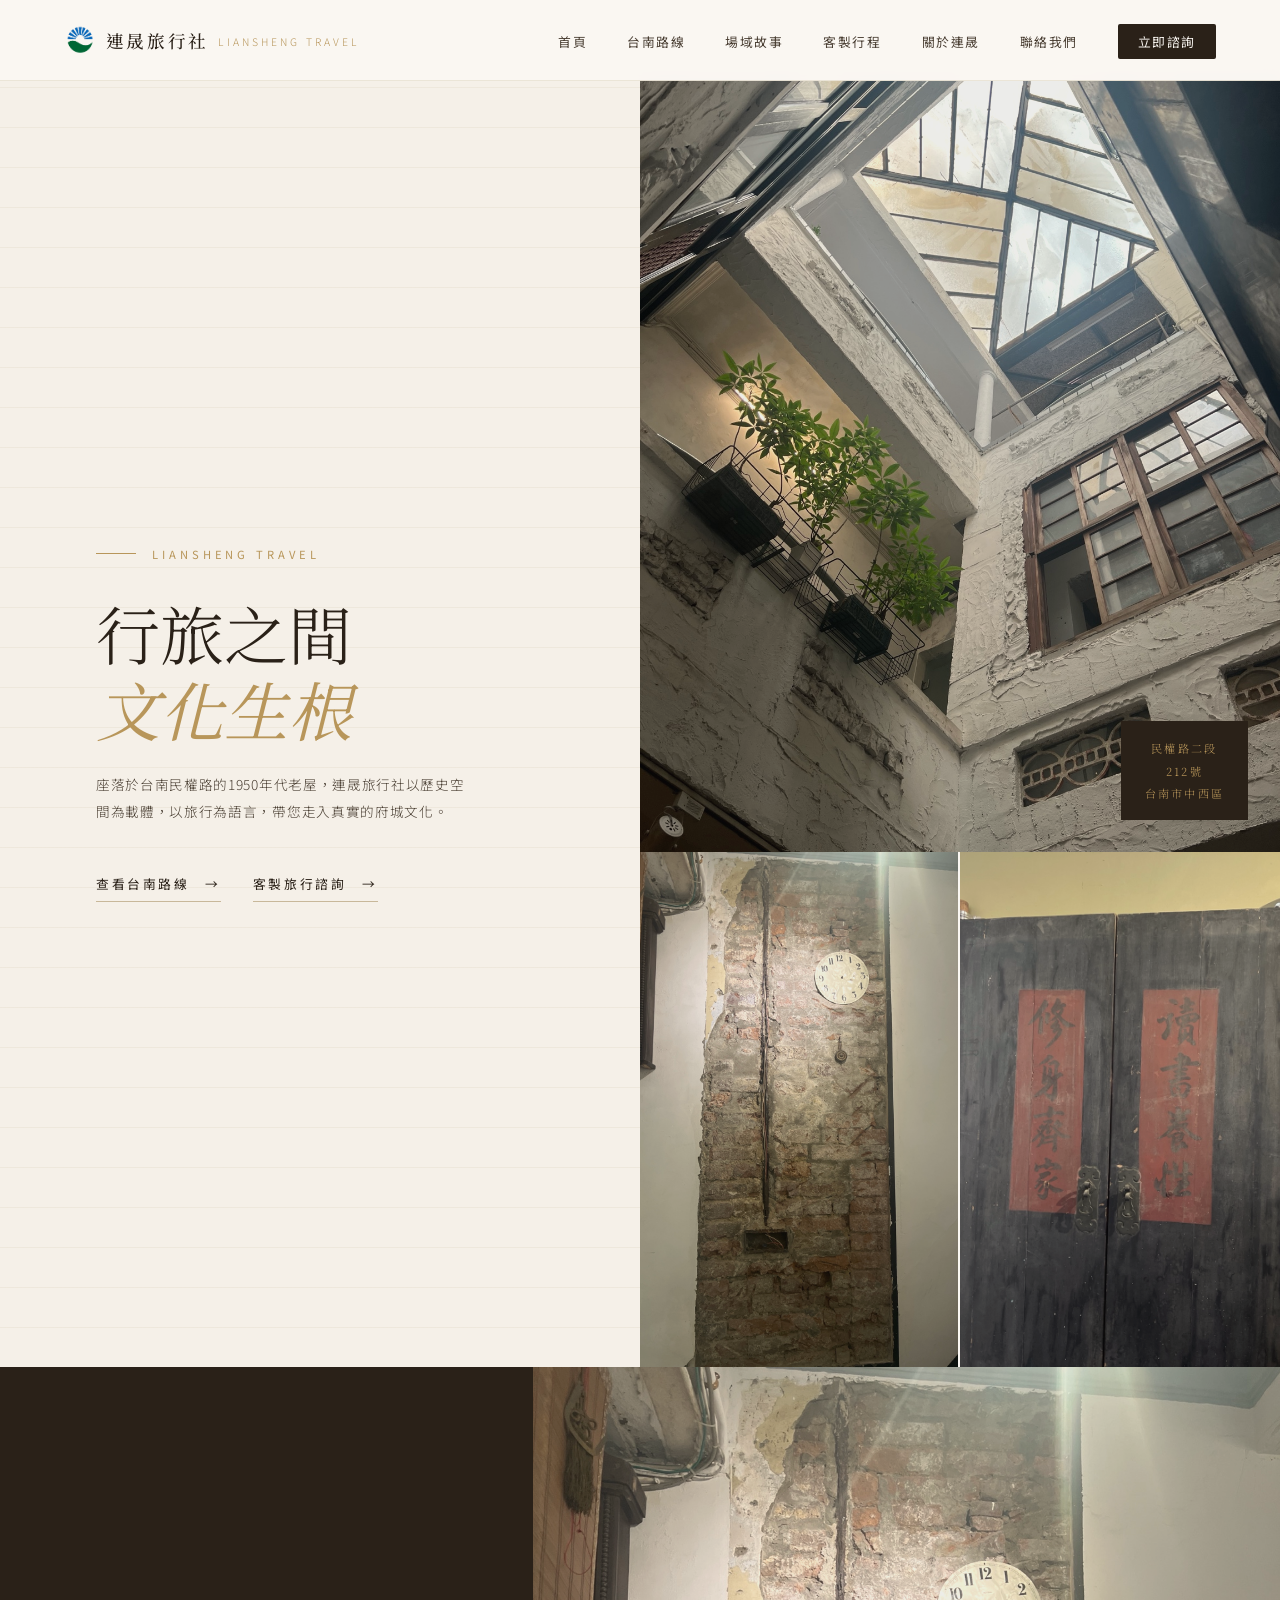
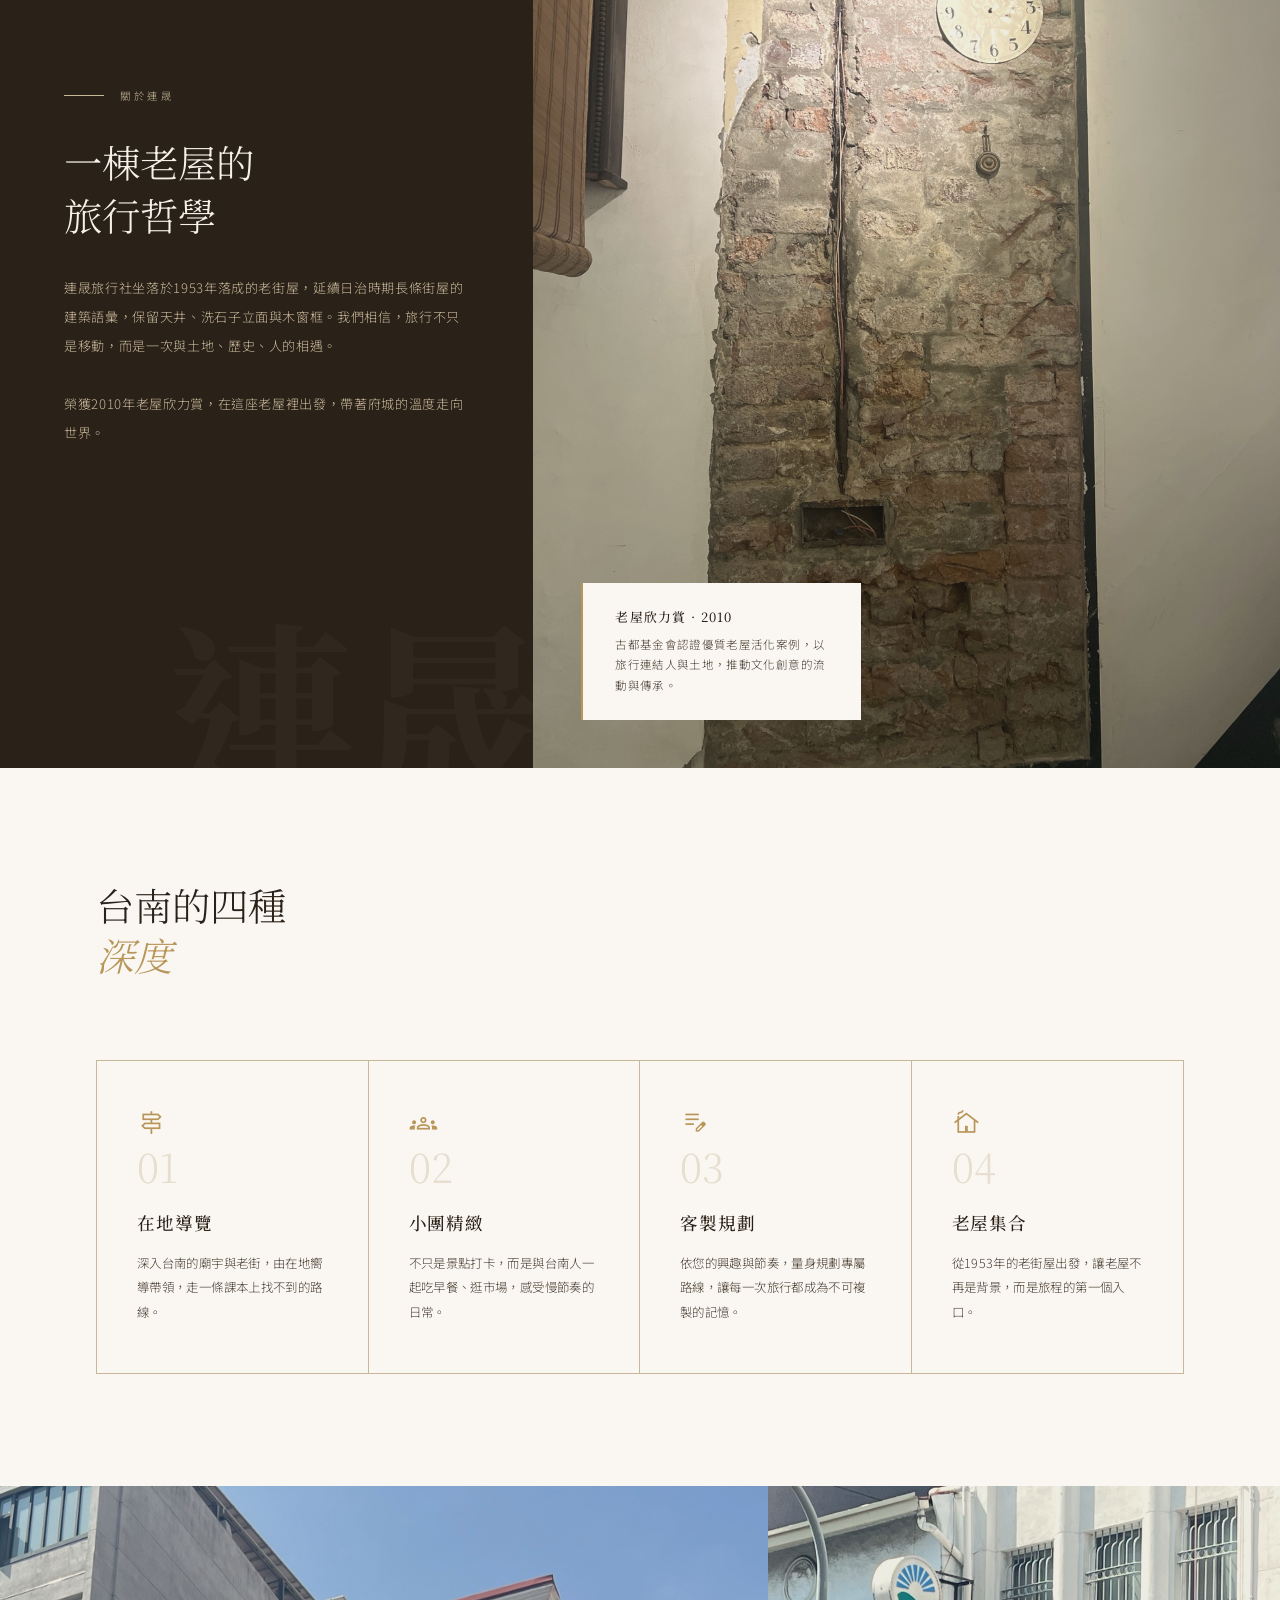
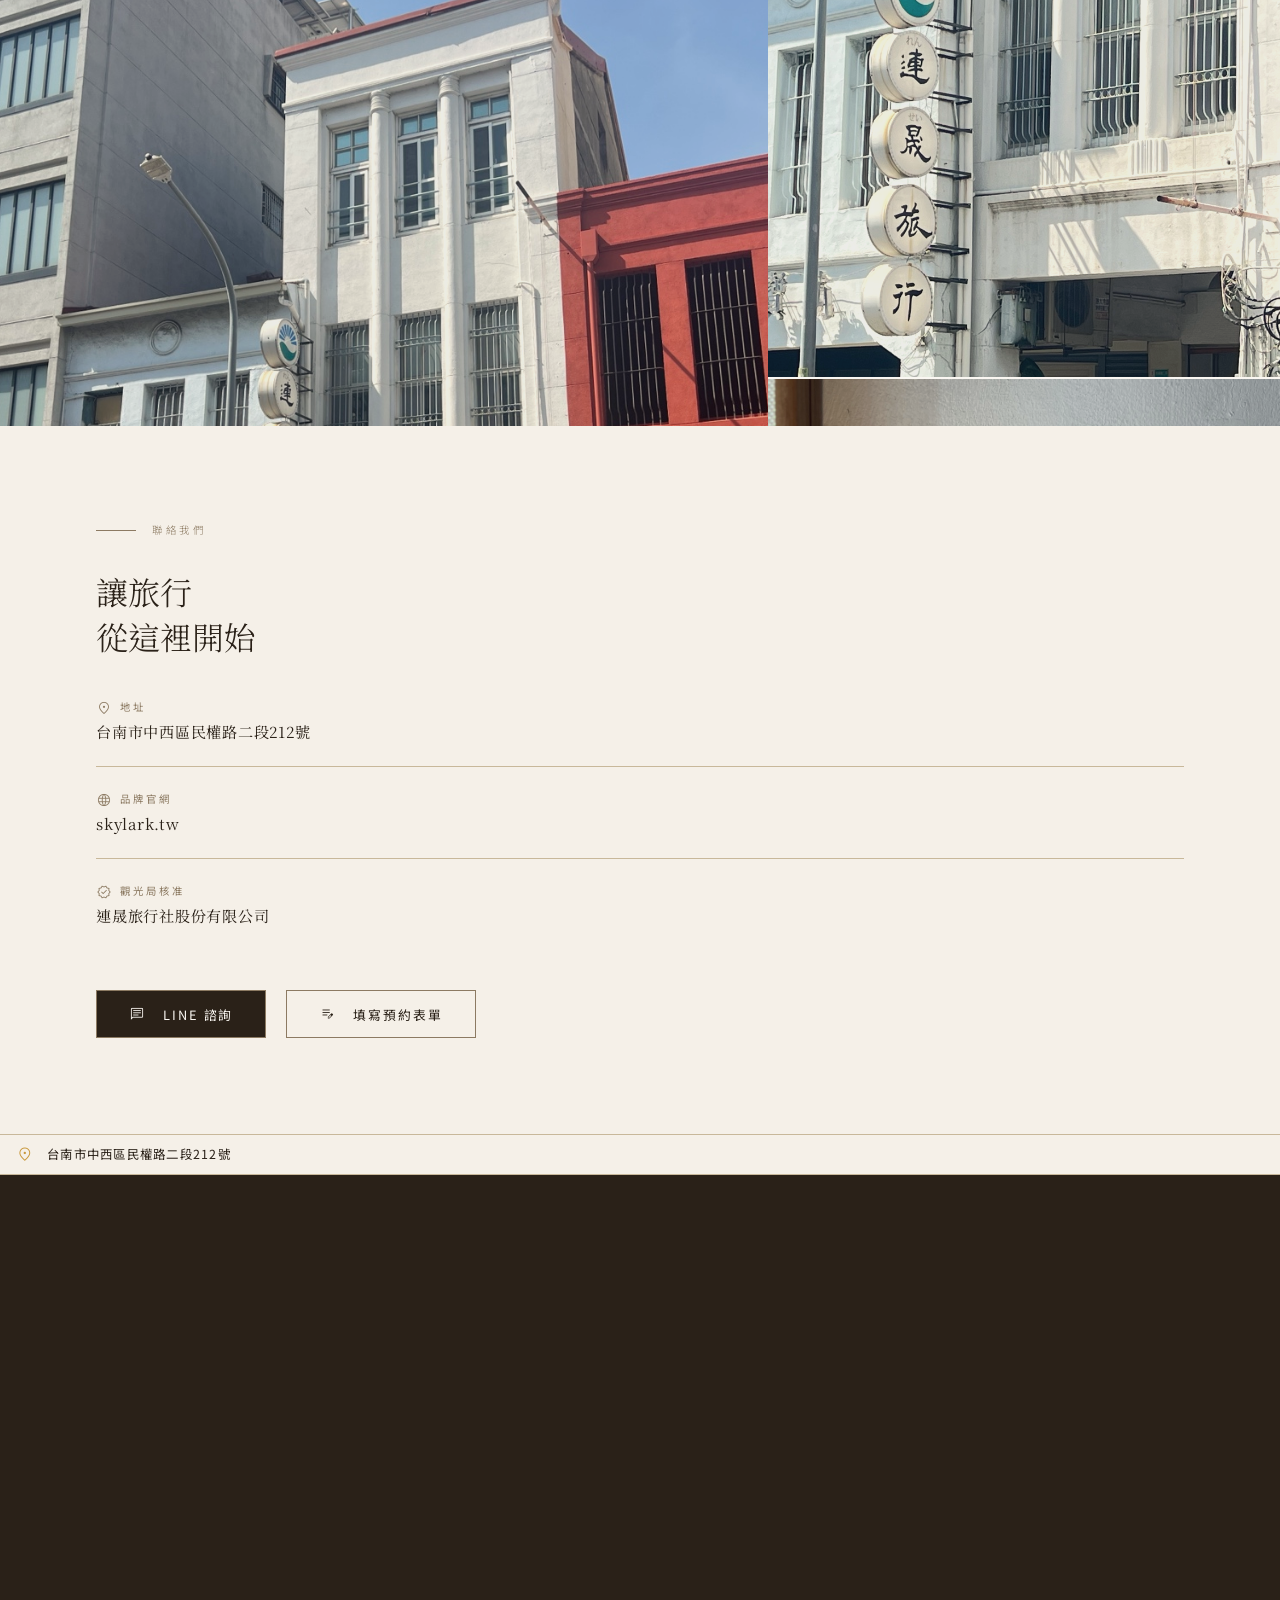
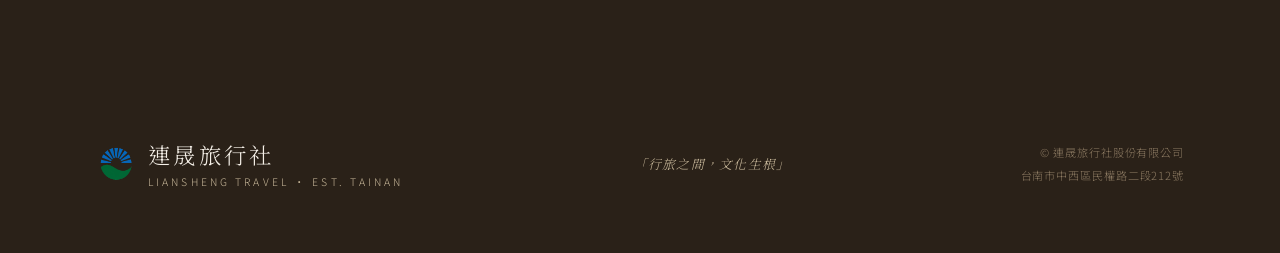
==== commit 270eb8d5: "add map" ====
--- a/index.html
+++ b/index.html
@@ -187,10 +187,16 @@
     </div>
   </div>
   <div class="contact-map">
+    <div class="map-label">
+      <span class="icon" style="font-size:1.1rem;vertical-align:-0.15em;margin-right:0.35rem;color:#c8973a">location_on</span>
+      台南市中西區民權路二段212號
+    </div>
     <iframe
-      src="https://www.google.com/maps/embed?pb=!1m18!1m12!1m3!1d3666.78!2d120.2007!3d22.9998!2m3!1f0!2f0!3f0!3m2!1i1024!2i768!4f13.1!3m3!1m2!1s0x346e770e1a0d1f27%3A0x7b4e3a6d2e3d1a2b!2z5rCo5paw6LevMjEy6Jmf!5e0!3m2!1szh-TW!2stw!4v1620000000000!5m2!1szh-TW!2stw"
+      src="https://maps.google.com/maps?q=22.9943,120.2004&z=18&output=embed"
       allowfullscreen=""
-      loading="lazy">
+      loading="lazy"
+      referrerpolicy="no-referrer-when-downgrade"
+      title="連晟旅行社位置地圖">
     </iframe>
   </div>
 </section>
--- a/assets/css/styles.css
+++ b/assets/css/styles.css
@@ -1606,4 +1606,27 @@
     }
   }
 
-
+/* ── Map Label ── */
+.map-label {
+  display: flex;
+  align-items: center;
+  gap: 0.4rem;
+  padding: 0.65rem 1rem;
+  background: var(--cream, #f5f0e8);
+  border-top: 0.5px solid var(--stone, #c8b89a);
+  border-bottom: 0.5px solid var(--stone, #c8b89a);
+  font-family: var(--font-sans, 'Noto Sans TC', sans-serif);
+  font-size: 0.78rem;
+  letter-spacing: 0.1em;
+  color: var(--ink, #1a1612);
+  font-weight: 400;
+}
+
+.map-label .icon {
+  font-size: 1.05rem;
+  color: var(--gold, #c8973a);
+  flex-shrink: 0;
+  vertical-align: -0.15em;
+}
+
+
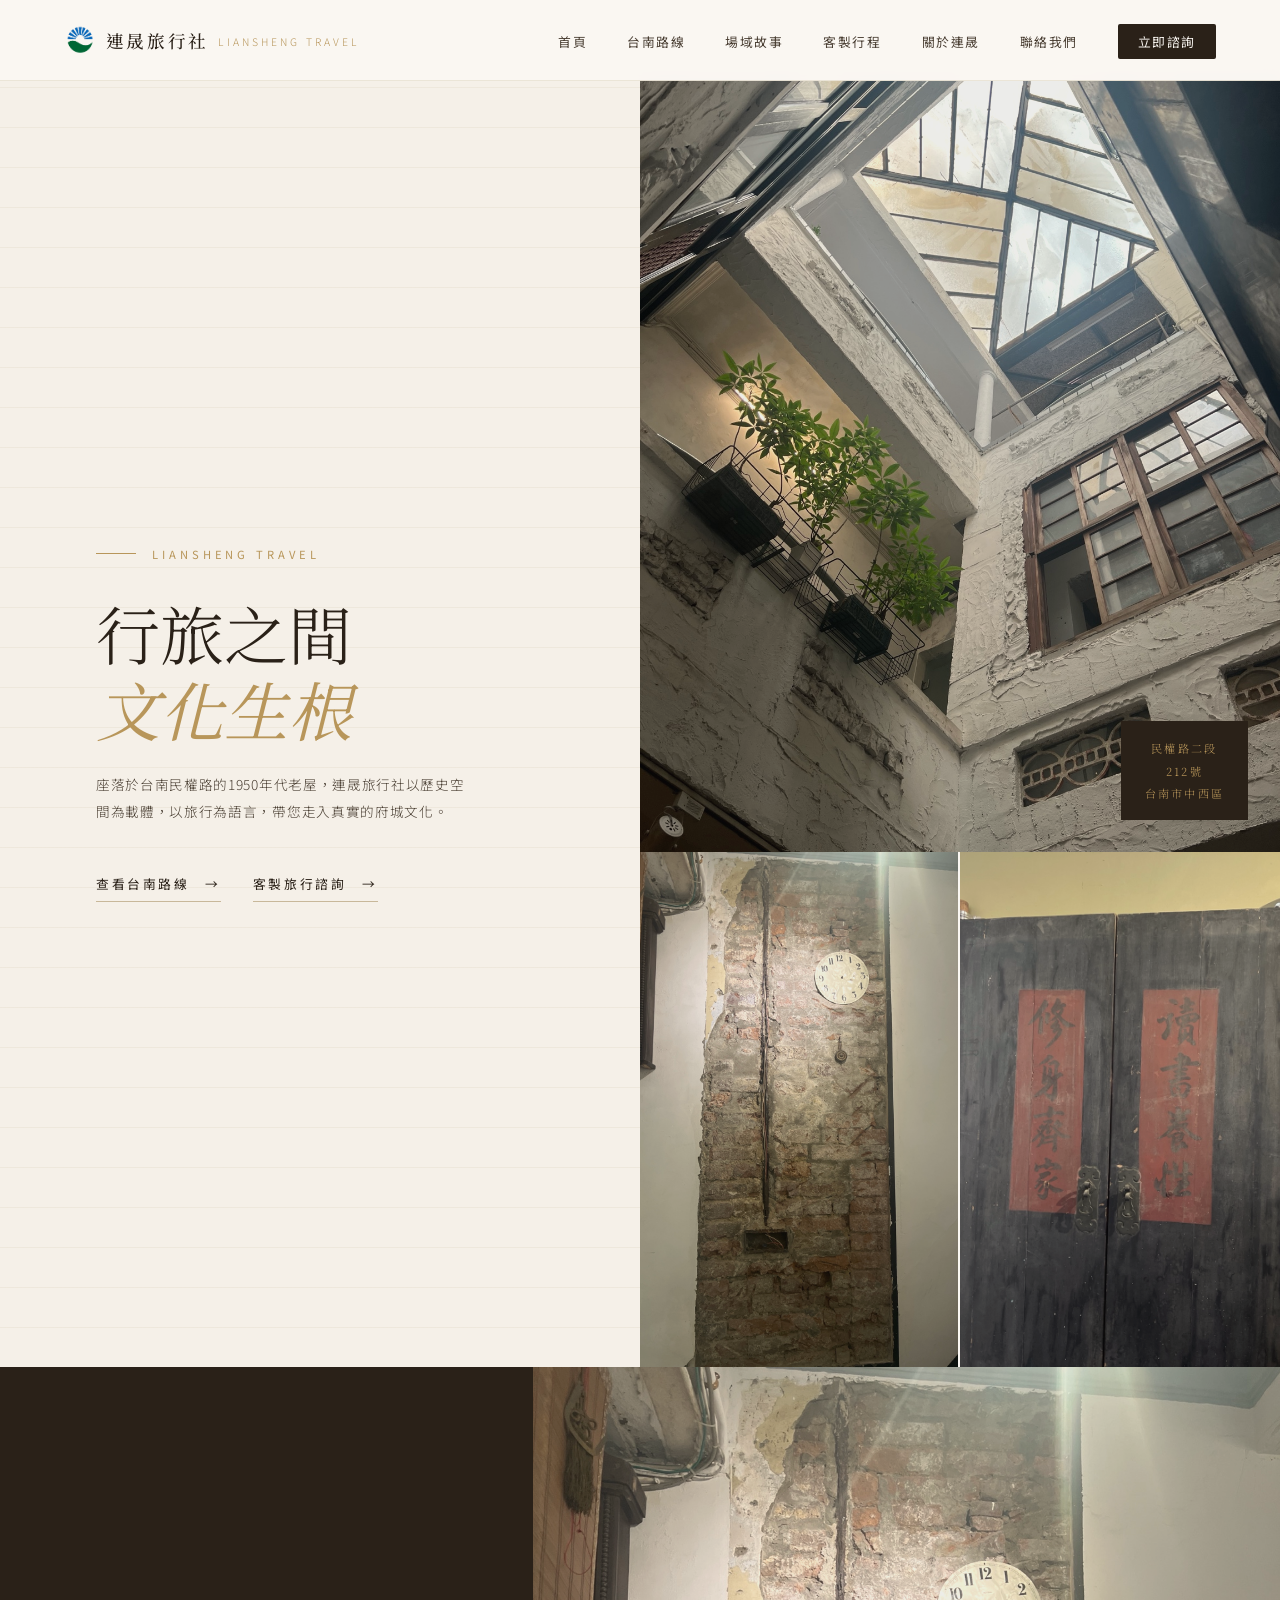
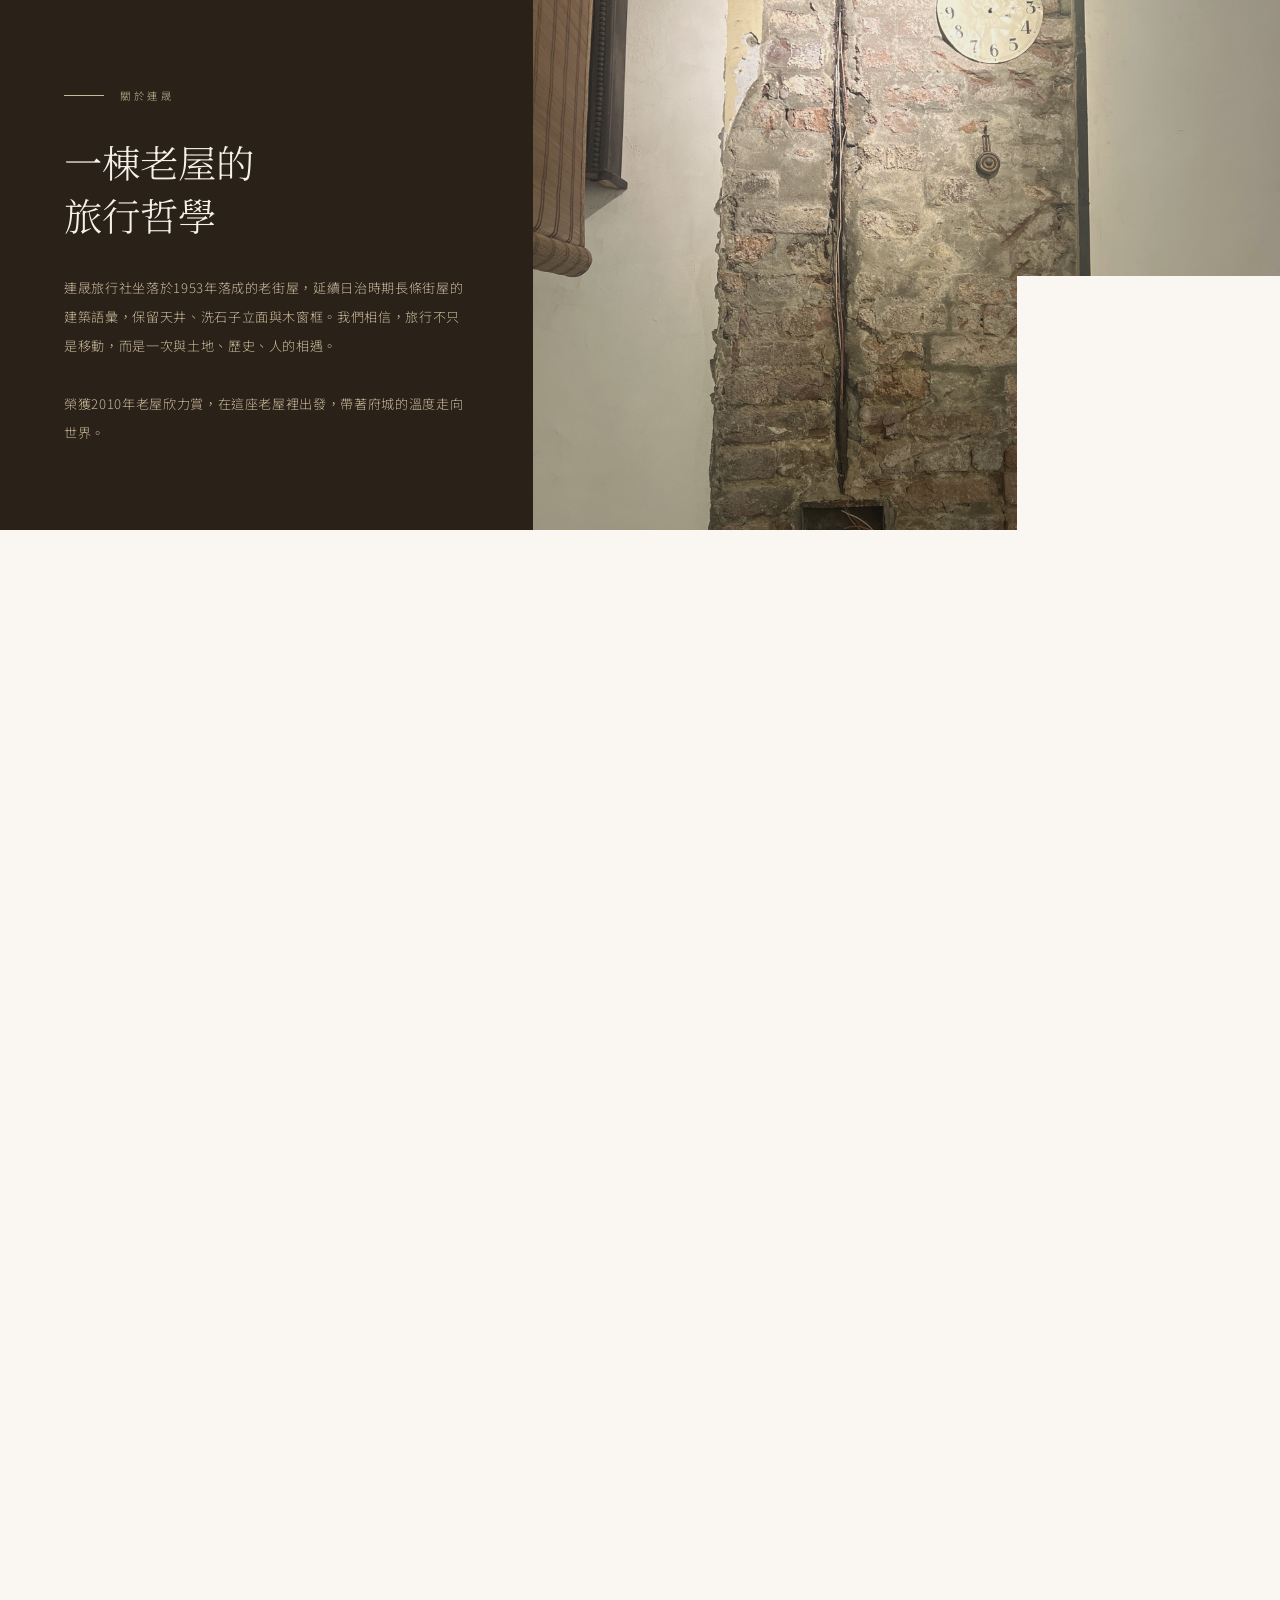
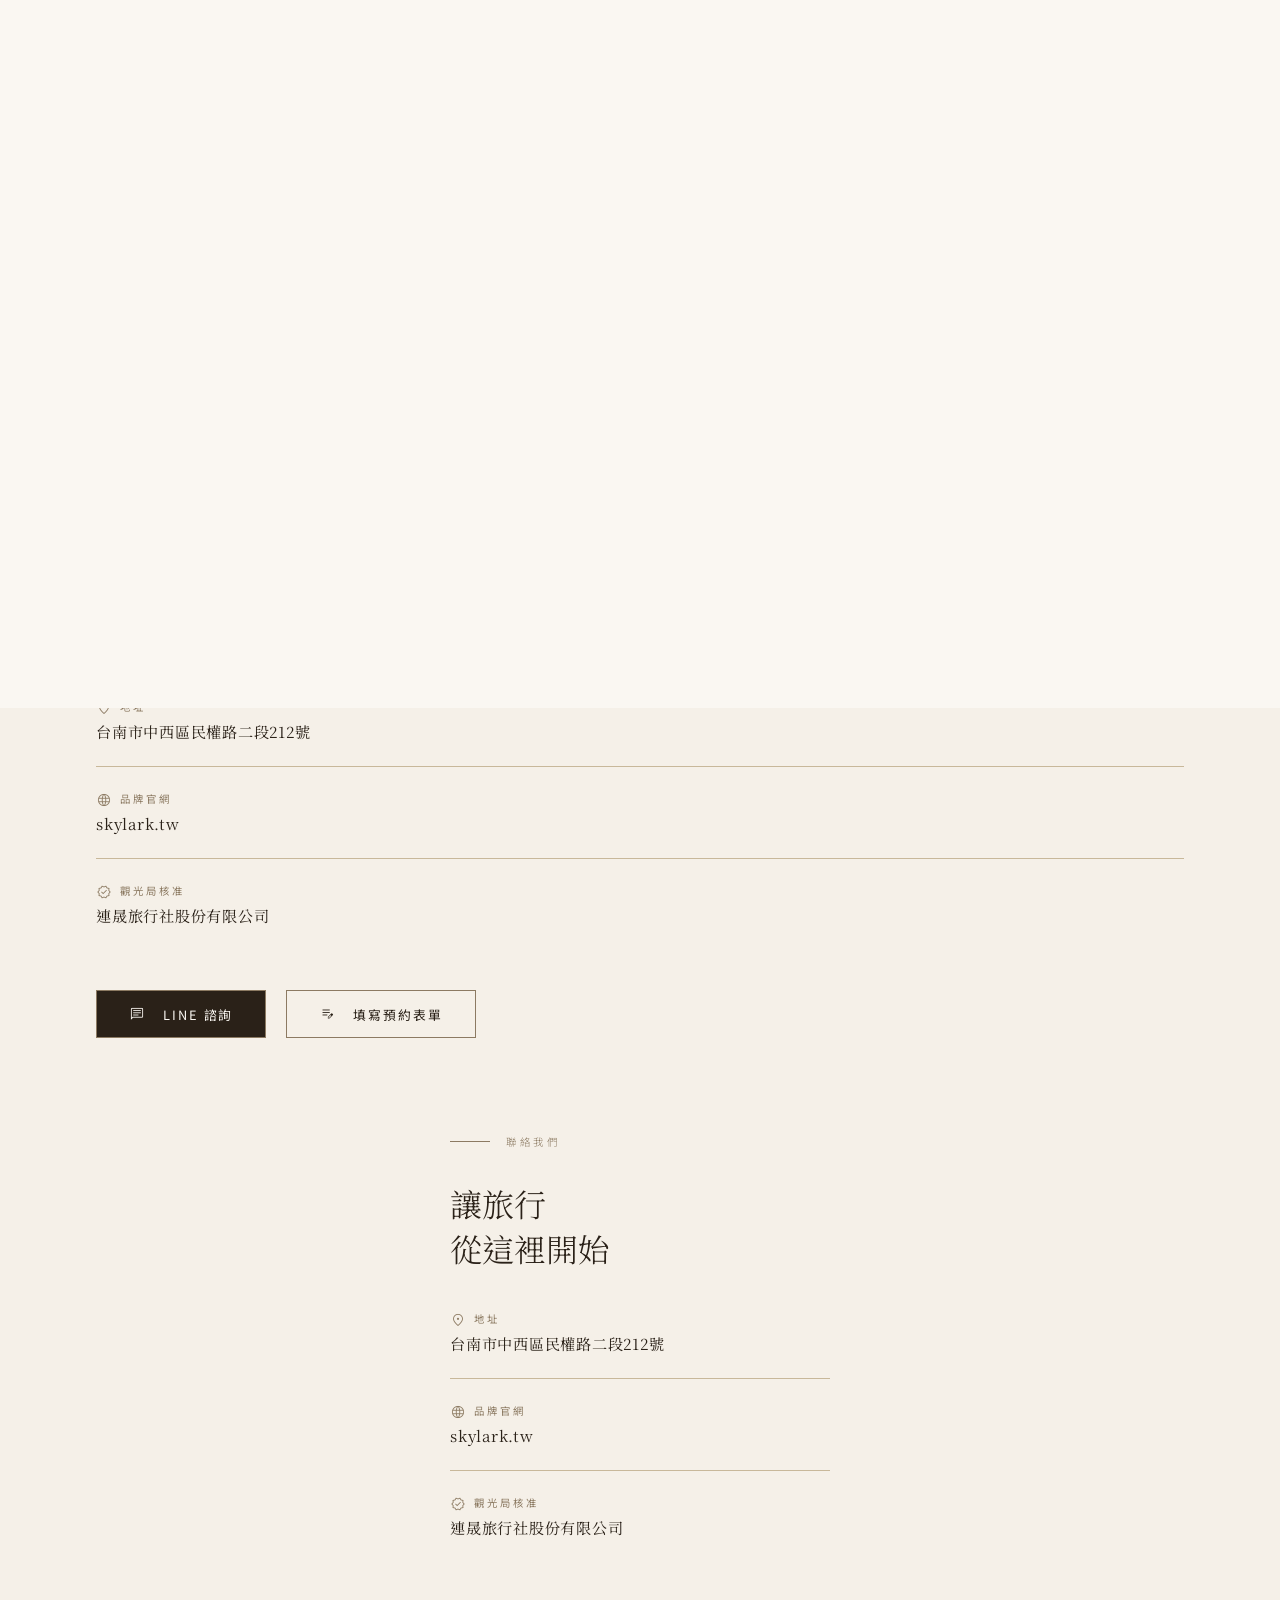
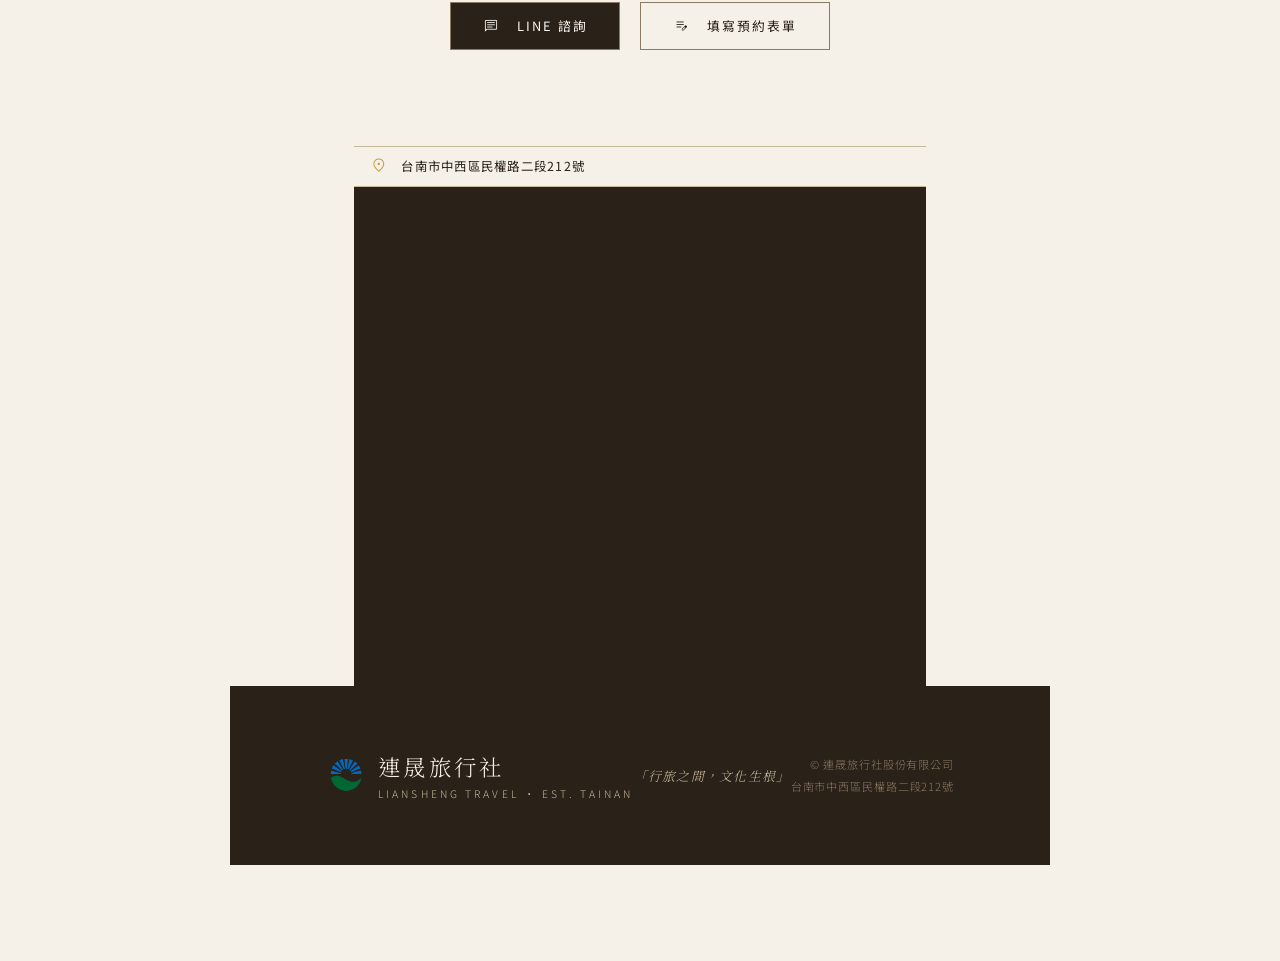
==== commit 35fdcbe0: "Update index.html" ====
--- a/index.html
+++ b/index.html
@@ -185,6 +185,30 @@
       <a href="#" class="contact-btn"><span class="icon icon-sm" style="margin-right:0.4rem">chat</span>LINE 諮詢</a>
       <a href="custom-trip.html#form" class="contact-btn outline"><span class="icon icon-sm" style="margin-right:0.4rem">edit_note</span>填寫預約表單</a>
     </div>
+<section class="section-contact animate" id="contact">
+  <div class="contact-info">
+    <div class="section-label">聯絡我們</div>
+    <h2 class="contact-heading">
+      讓旅行<br>從這裡開始
+    </h2>
+    <div class="contact-details">
+      <div class="contact-row">
+        <span class="contact-label"><span class="icon icon-sm" style="margin-right:0.3rem">location_on</span>地址</span>
+        <span class="contact-value">台南市中西區民權路二段212號</span>
+      </div>
+      <div class="contact-row">
+        <span class="contact-label"><span class="icon icon-sm" style="margin-right:0.3rem">language</span>品牌官網</span>
+        <span class="contact-value">skylark.tw</span>
+      </div>
+      <div class="contact-row">
+        <span class="contact-label"><span class="icon icon-sm" style="margin-right:0.3rem">verified</span>觀光局核准</span>
+        <span class="contact-value">連晟旅行社股份有限公司</span>
+      </div>
+    </div>
+    <div class="contact-actions">
+      <a href="#" class="contact-btn"><span class="icon icon-sm" style="margin-right:0.4rem">chat</span>LINE 諮詢</a>
+      <a href="custom-trip.html#form" class="contact-btn outline"><span class="icon icon-sm" style="margin-right:0.4rem">edit_note</span>填寫預約表單</a>
+    </div>
   </div>
   <div class="contact-map">
     <div class="map-label">
@@ -192,7 +216,7 @@
       台南市中西區民權路二段212號
     </div>
     <iframe
-      src="https://maps.google.com/maps?q=22.9943,120.2004&z=18&output=embed"
+      src="https://maps.google.com/maps?q=連晟旅行社&z=18&output=embed"
       allowfullscreen=""
       loading="lazy"
       referrerpolicy="no-referrer-when-downgrade"
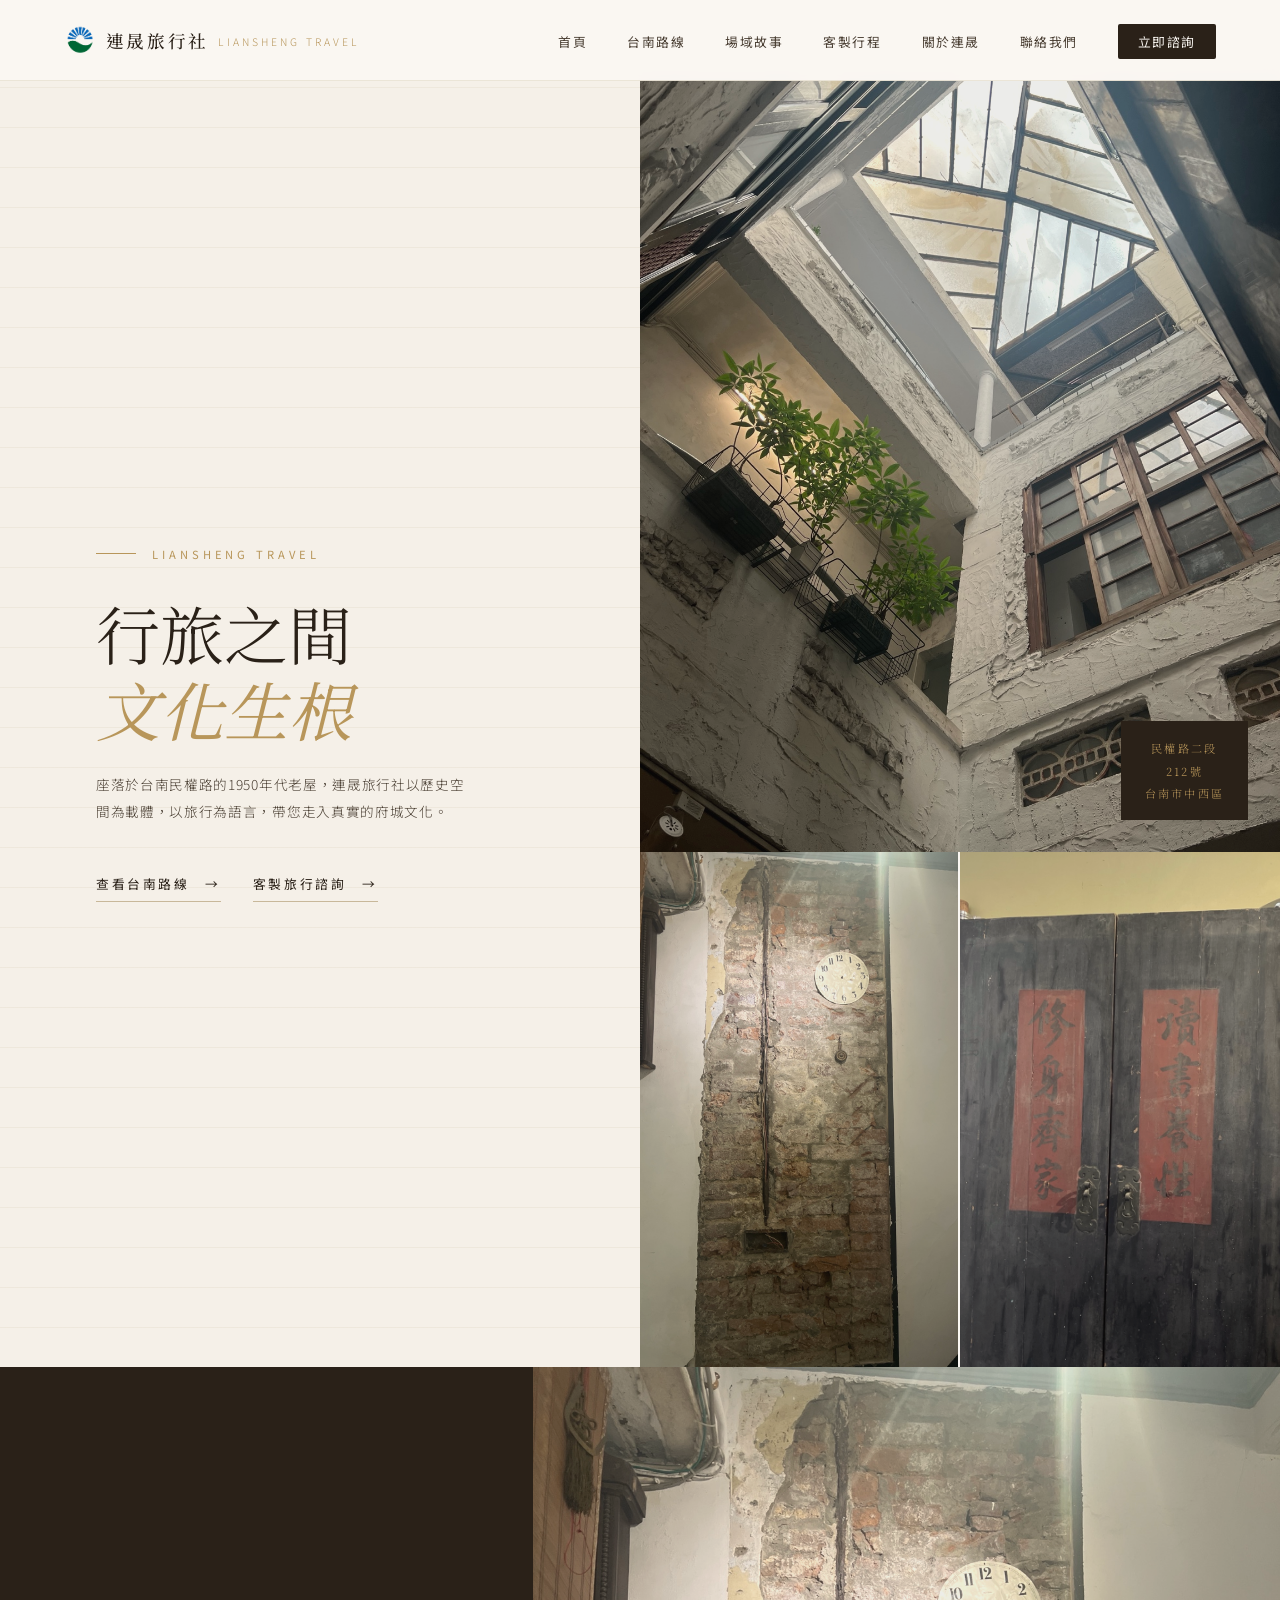
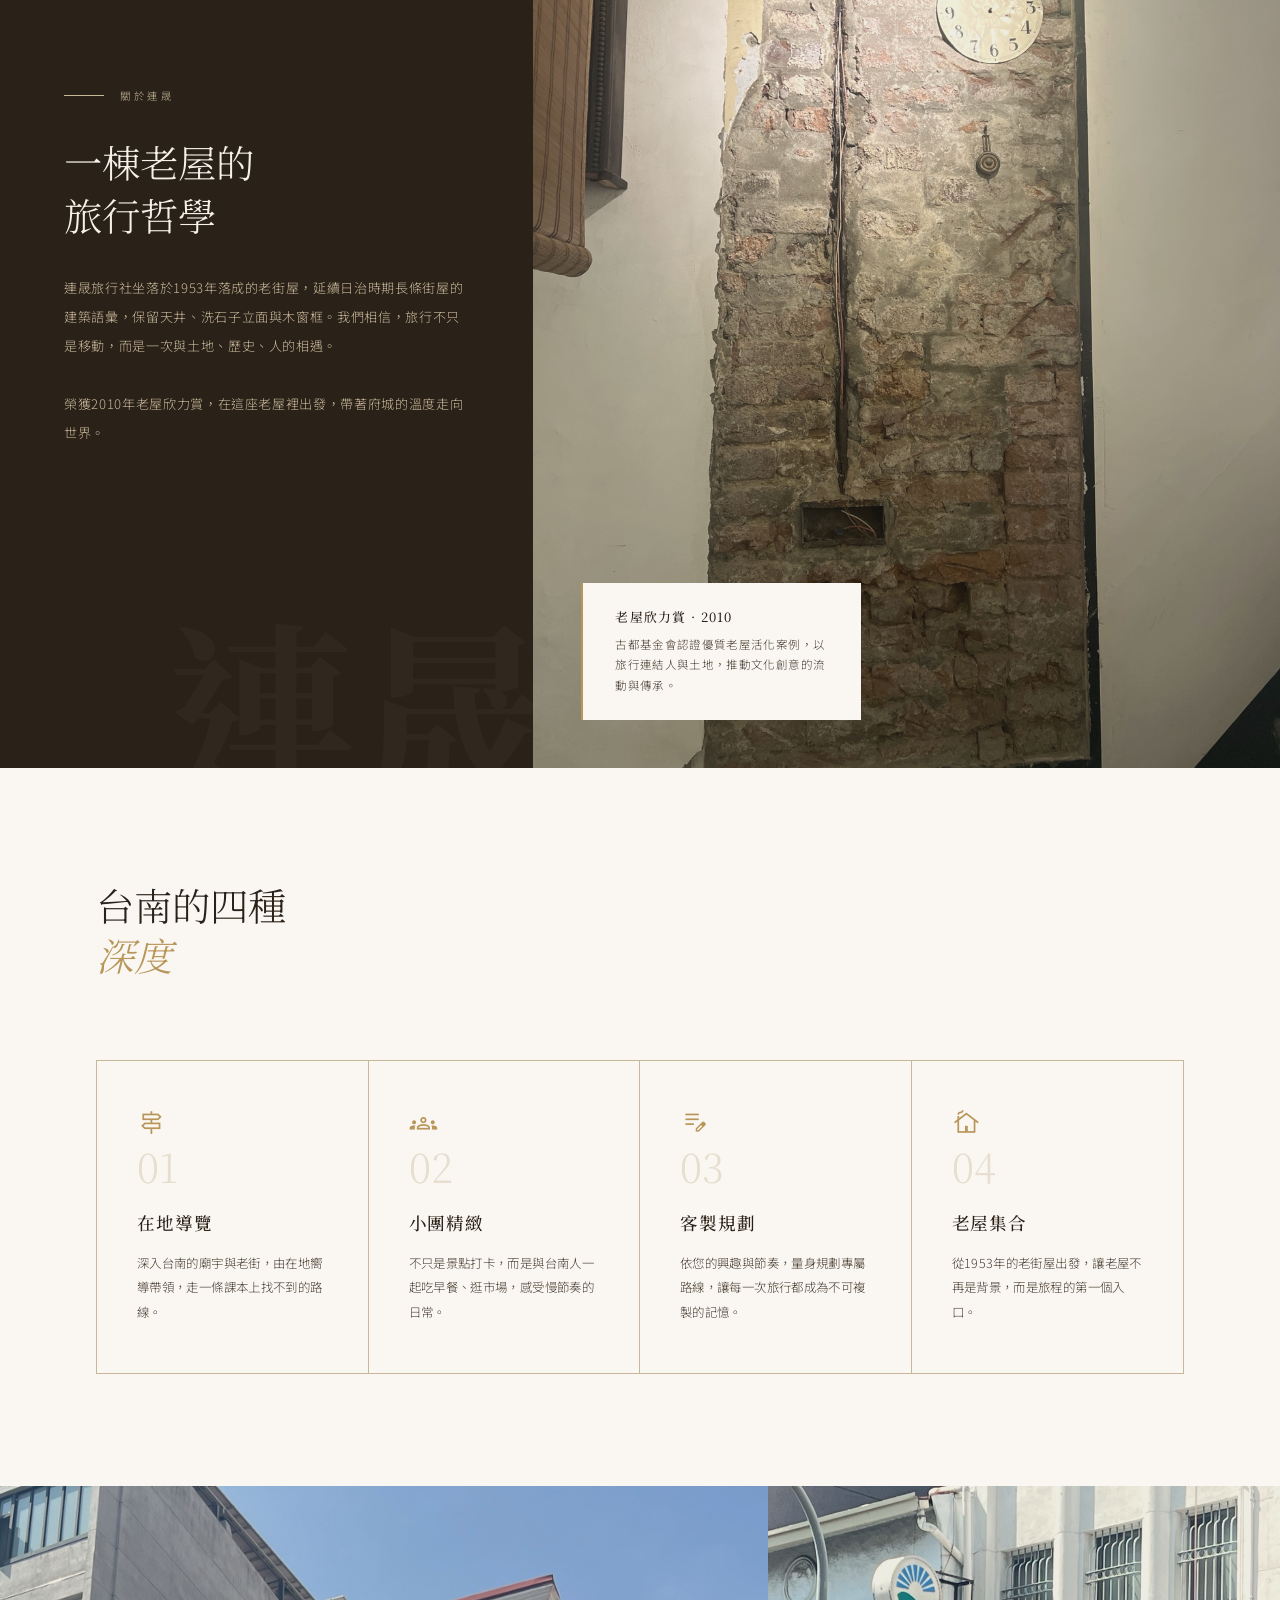
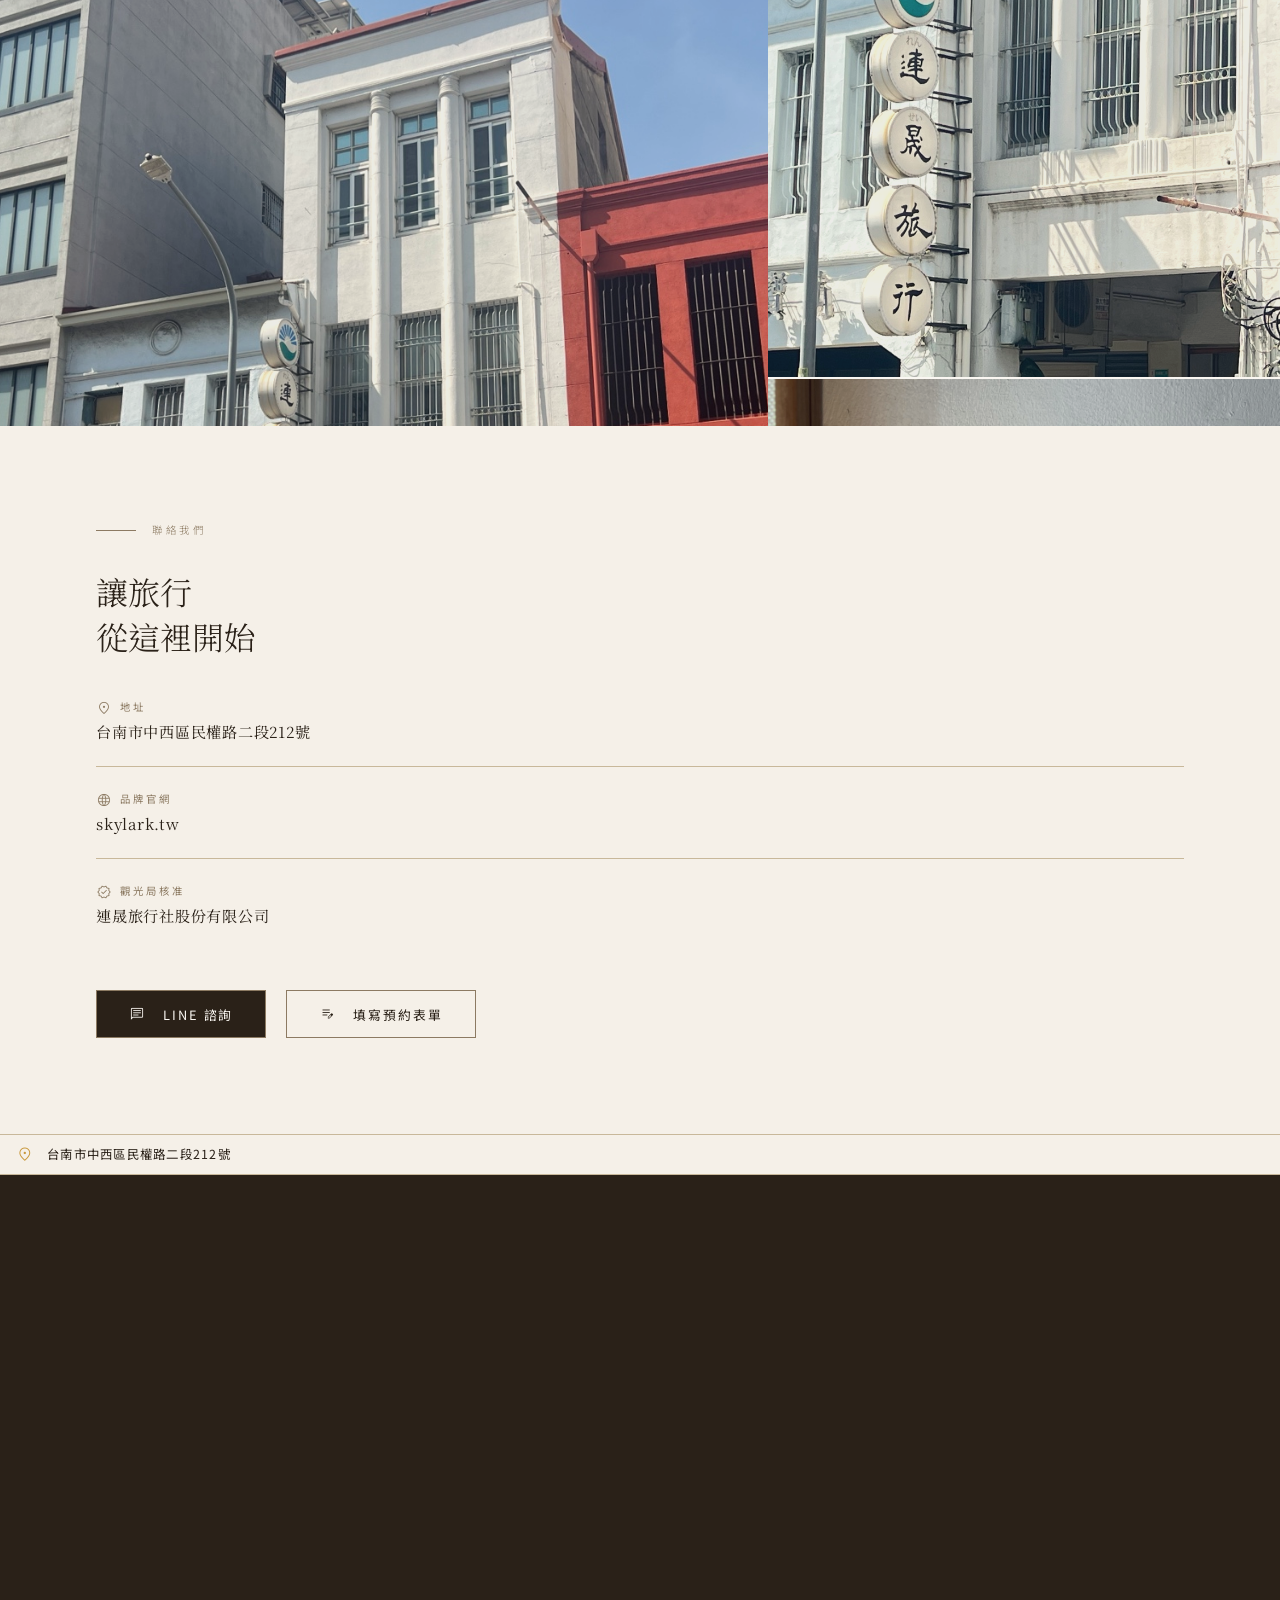
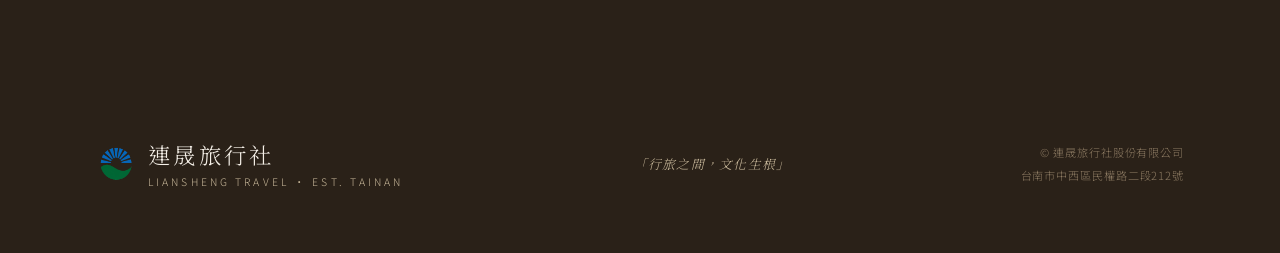
==== commit dc0a9212: "fix MAP" ====
--- a/index.html
+++ b/index.html
@@ -185,30 +185,6 @@
       <a href="#" class="contact-btn"><span class="icon icon-sm" style="margin-right:0.4rem">chat</span>LINE 諮詢</a>
       <a href="custom-trip.html#form" class="contact-btn outline"><span class="icon icon-sm" style="margin-right:0.4rem">edit_note</span>填寫預約表單</a>
     </div>
-<section class="section-contact animate" id="contact">
-  <div class="contact-info">
-    <div class="section-label">聯絡我們</div>
-    <h2 class="contact-heading">
-      讓旅行<br>從這裡開始
-    </h2>
-    <div class="contact-details">
-      <div class="contact-row">
-        <span class="contact-label"><span class="icon icon-sm" style="margin-right:0.3rem">location_on</span>地址</span>
-        <span class="contact-value">台南市中西區民權路二段212號</span>
-      </div>
-      <div class="contact-row">
-        <span class="contact-label"><span class="icon icon-sm" style="margin-right:0.3rem">language</span>品牌官網</span>
-        <span class="contact-value">skylark.tw</span>
-      </div>
-      <div class="contact-row">
-        <span class="contact-label"><span class="icon icon-sm" style="margin-right:0.3rem">verified</span>觀光局核准</span>
-        <span class="contact-value">連晟旅行社股份有限公司</span>
-      </div>
-    </div>
-    <div class="contact-actions">
-      <a href="#" class="contact-btn"><span class="icon icon-sm" style="margin-right:0.4rem">chat</span>LINE 諮詢</a>
-      <a href="custom-trip.html#form" class="contact-btn outline"><span class="icon icon-sm" style="margin-right:0.4rem">edit_note</span>填寫預約表單</a>
-    </div>
   </div>
   <div class="contact-map">
     <div class="map-label">
@@ -245,8 +221,4 @@
 
 <script src="assets/js/script.js"></script>
 </body>
-</html>
-
-
-
-
+</html>
